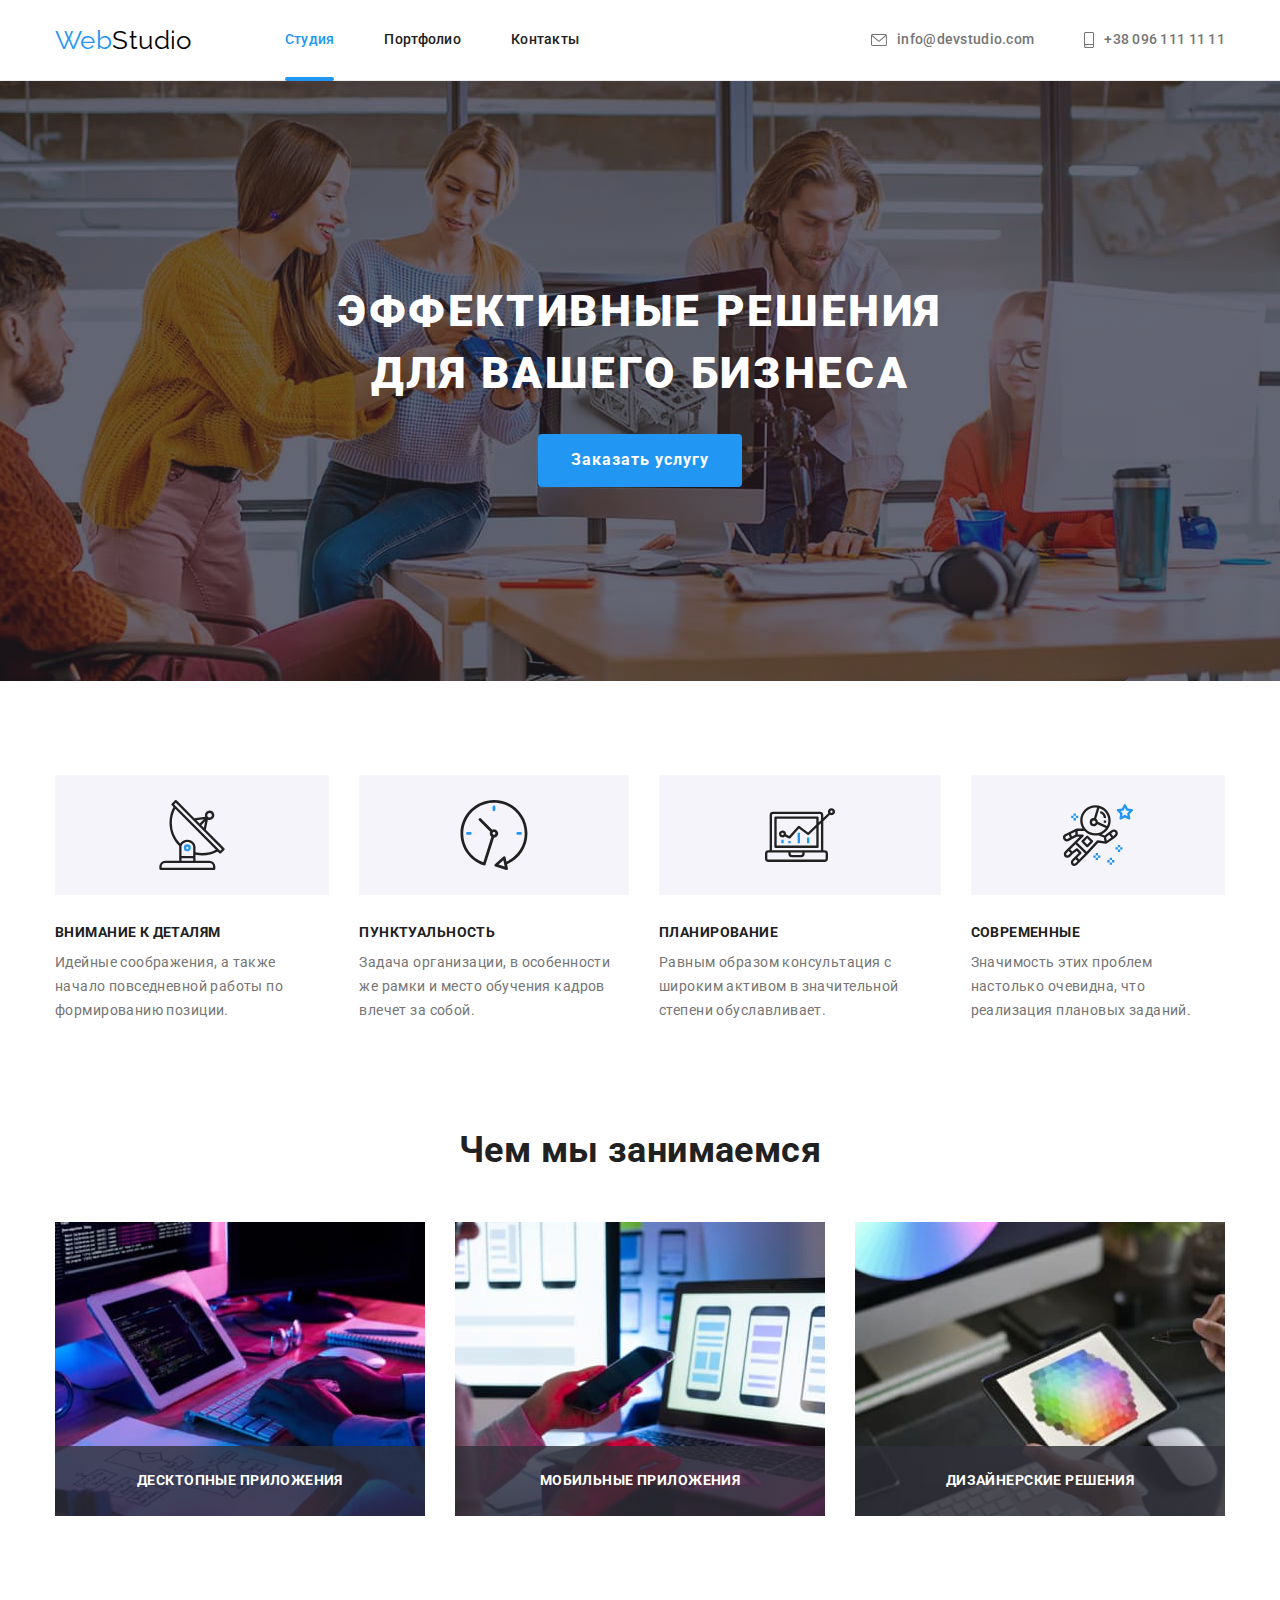
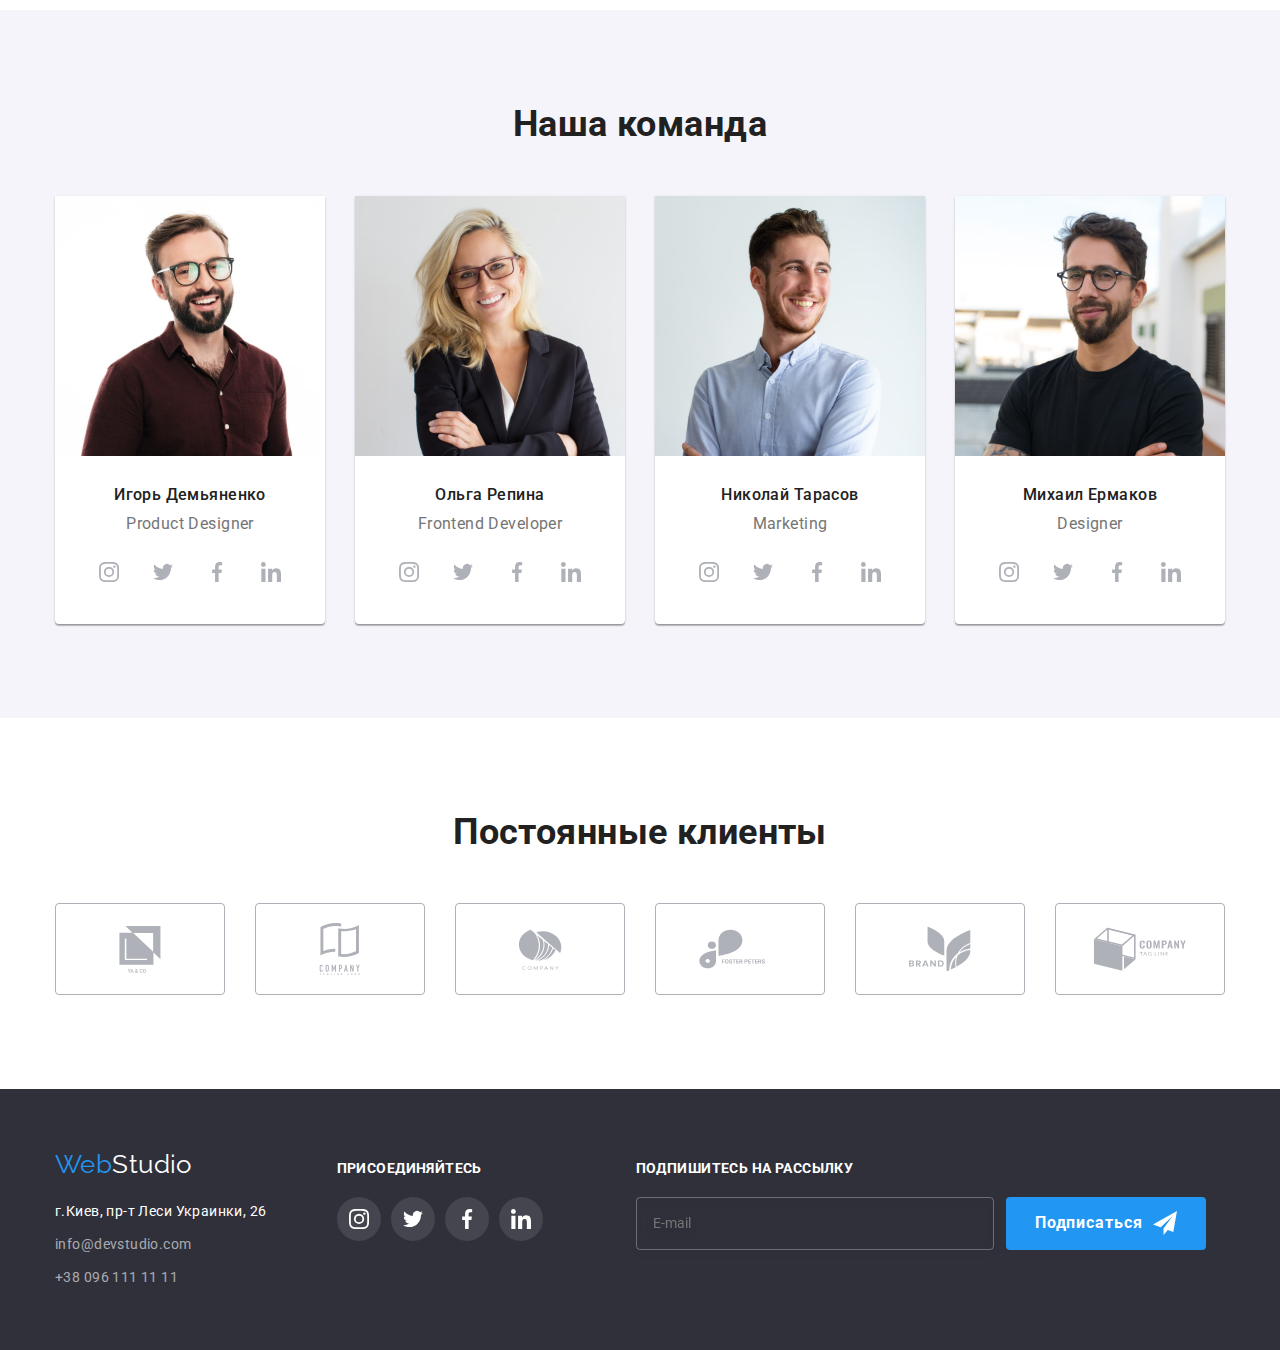
==== index.html @ cf63a168 "Initial commit" ====
<!DOCTYPE html>
<html lang="ru">
  <head>
    <meta charset="UTF-8" />
    <meta http-equiv="X-UA-Compatible" content="IE=edge" />
    <meta name="viewport" content="width=device-width, initial-scale=1.0" />
    <title>Студия</title>
    <link rel="preconnect" href="https://fonts.googleapis.com" />
    <link rel="preconnect" href="https://fonts.gstatic.com" crossorigin />
    <link
      href="https://fonts.googleapis.com/css2?family=Raleway:wght@700&family=Roboto:wght@400;500;700;900&display=swap"
      rel="stylesheet"
    />
    <link
      rel="stylesheet"
      href="https://cdnjs.cloudflare.com/ajax/libs/modern-normalize/1.1.0/modern-normalize.min.css"
    />
    <link rel="stylesheet" href="./css/styles.css" />
  </head>

  <body>
    <!--Шапка сайта-->
    <header class="header">
      <div class="container main-block">
        <nav class="nav">
          <a href="" class="logo-header link">
            <span class="logo-web">Web</span>Studio
          </a>

          <ul class="site-nav list">
            <li class="item">
              <a href="" class="link current header-link">Студия</a>
            </li>
            <li class="item">
              <a href="./portfolio.html" class="link header-link">Портфолио</a>
            </li>
            <li class="item">
              <a href="" class="link header-link">Контакты</a>
            </li>
          </ul>
        </nav>

        <ul class="contacts-header list">
          <li class="contacts-item item">
            <a href="mailto:info@devstudio.com" class="link">
              <svg class="icon-mailto" width="16" height="12">
                <use href="./images/icon-svg/icons.svg#icon-mailto"></use>
              </svg>

              info@devstudio.com</a
            >
          </li>
          <li class="contacts-item item">
            <a href="tel:+380961111111" class="link">
              <svg class="icon-smartphone" width="10" height="16">
                <use href="./images/icon-svg/icons.svg#icon-smartphone"></use>
              </svg>

              +38 096 111 11 11</a
            >
          </li>
        </ul>
      </div>
    </header>

    <!--Уникальный контент страницы-->
    <main>
      <!--Главная секция страницы-->
      <section class="hero section">
        <div class="container">
          <h1 class="hero-title">Эффективные решения для вашего бизнеса</h1>
          <button data-modal-open type="button" class="button">
            Заказать услугу
          </button>
        </div>
      </section>

      <!--Особенности-->
      <section class="section">
        <div class="container">
          <h2 class="visually-hidden">Особенности</h2>
          <ul class="features-list list">
            <li class="features-item item">
              <div class="icon-box">
                <svg class="icon-features">
                  <use href="./images/icon-svg/icons.svg#icon-antenna"></use>
                </svg>
              </div>
              <h3 class="title">Внимание к деталям</h3>
              <p class="text">
                Идейные соображения, а также начало повседневной работы по
                формированию позиции.
              </p>
            </li>
            <li class="features-item item">
              <div class="icon-box">
                <svg class="icon-features">
                  <use href="./images/icon-svg/icons.svg#icon-clock"></use>
                </svg>
              </div>
              <h3 class="title">Пунктуальность</h3>
              <p class="text">
                Задача организации, в особенности же рамки и место обучения
                кадров влечет за собой.
              </p>
            </li>
            <li class="features-item item">
              <div class="icon-box">
                <svg class="icon-features">
                  <use href="./images/icon-svg/icons.svg#icon-diagram"></use>
                </svg>
              </div>
              <h3 class="title">Планирование</h3>
              <p class="text">
                Равным образом консультация с широким активом в значительной
                степени обуславливает.
              </p>
            </li>
            <li class="features-item item">
              <div class="icon-box">
                <svg class="icon-features">
                  <use href="./images/icon-svg/icons.svg#icon-astronaut"></use>
                </svg>
              </div>
              <h3 class="title">Современные</h3>
              <p class="text">
                Значимость этих проблем настолько очевидна, что реализация
                плановых заданий.
              </p>
            </li>
          </ul>
        </div>
      </section>

      <!--Чем занимаемся-->
      <section class="section no-padding">
        <div class="container">
          <h2 class="section-title">Чем мы занимаемся</h2>
          <ul class="job-list list">
            <li class="job-item">
              <img
                src="./images/images-page1/img1.jpg"
                alt="Мужские руки набирают текст на клавиатуре компьютера"
                width="370"
              />
              <h3 class="job-subtitle">Десктопные приложения</h3>
            </li>
            <li class="job-item">
              <img
                src="./images/images-page1/img2.jpg"
                alt="Женские руки держат телефон"
                width="370"
              />
              <h3 class="job-subtitle">Мобильные приложения</h3>
            </li>
            <li class="job-item">
              <img
                src="./images/images-page1/img3.jpg"
                alt="Мужские руки держат планшет на котором изображена ветовая палитра"
                width="370"
              />
              <h3 class="job-subtitle">Дизайнерские решения</h3>
            </li>
          </ul>
        </div>
      </section>
      <!--Наша команда-->
      <section class="section bgc">
        <div class="container">
          <h2 class="section-title">Наша команда</h2>
          <ul class="team-list list">
            <li class="item">
              <img
                src="./images/images-page1/img7.jpg"
                alt="Портрет мужчины в очках"
                width="270"
              />
              <div class="team-box">
                <h3 class="title">Игорь Демьяненко</h3>
                <p class="text">Product Designer</p>

                <!-- social networks -->

                <ul class="social-list list">
                  <li class="social-item">
                    <a
                      href=""
                      class="social-icon"
                      aria-label="Ссылка на Instagram"
                    >
                      <svg class="icon">
                        <use
                          href="./images/icon-svg/icons.svg#icon-instagram"
                        ></use>
                      </svg>
                    </a>
                  </li>
                  <li class="social-item">
                    <a
                      href=""
                      class="social-icon"
                      aria-label="Ссылка на Twitter"
                    >
                      <svg class="icon">
                        <use
                          href="./images/icon-svg/icons.svg#icon-twitter"
                        ></use>
                      </svg>
                    </a>
                  </li>
                  <li class="social-item">
                    <a
                      href=""
                      class="social-icon"
                      aria-label="Ссылка на Facebook"
                    >
                      <svg class="icon">
                        <use
                          href="./images/icon-svg/icons.svg#icon-facebook"
                        ></use>
                      </svg>
                    </a>
                  </li>
                  <li class="social-item">
                    <a
                      href=""
                      class="social-icon"
                      aria-label="Ссылка на Linkedin"
                    >
                      <svg class="icon">
                        <use
                          href="./images/icon-svg/icons.svg#icon-linkedin"
                        ></use>
                      </svg>
                    </a>
                  </li>
                </ul>
              </div>
            </li>
            <li class="item">
              <img
                src="./images/images-page1/img5.jpg"
                alt="Портрет женщины в очках"
                width="270"
              />
              <div class="team-box">
                <h3 class="title">Ольга Репина</h3>
                <p class="text">Frontend Developer</p>
                <ul class="social-list list">
                  <li class="social-item">
                    <a href="" class="social-icon">
                      <svg class="icon">
                        <use
                          href="./images/icon-svg/icons.svg#icon-instagram"
                        ></use>
                      </svg>
                    </a>
                  </li>
                  <li class="social-item">
                    <a href="" class="social-icon">
                      <svg class="icon">
                        <use
                          href="./images/icon-svg/icons.svg#icon-twitter"
                        ></use>
                      </svg>
                    </a>
                  </li>
                  <li class="social-item">
                    <a href="" class="social-icon">
                      <svg class="icon">
                        <use
                          href="./images/icon-svg/icons.svg#icon-facebook"
                        ></use>
                      </svg>
                    </a>
                  </li>
                  <li class="social-item">
                    <a href="" class="social-icon">
                      <svg class="icon">
                        <use
                          href="./images/icon-svg/icons.svg#icon-linkedin"
                        ></use>
                      </svg>
                    </a>
                  </li>
                </ul>
              </div>
            </li>
            <li class="item">
              <img
                src="./images/images-page1/img6.jpg"
                alt="Портрет мужчины"
                width="270"
              />
              <div class="team-box">
                <h3 class="title">Николай Тарасов</h3>
                <p class="text">Marketing</p>
                <ul class="social-list list">
                  <li class="social-item">
                    <a href="" class="social-icon">
                      <svg class="icon">
                        <use
                          href="./images/icon-svg/icons.svg#icon-instagram"
                        ></use>
                      </svg>
                    </a>
                  </li>
                  <li class="social-item">
                    <a href="" class="social-icon">
                      <svg class="icon">
                        <use
                          href="./images/icon-svg/icons.svg#icon-twitter"
                        ></use>
                      </svg>
                    </a>
                  </li>
                  <li class="social-item">
                    <a href="" class="social-icon">
                      <svg class="icon">
                        <use
                          href="./images/icon-svg/icons.svg#icon-facebook"
                        ></use>
                      </svg>
                    </a>
                  </li>
                  <li class="social-item">
                    <a href="" class="social-icon">
                      <svg class="icon">
                        <use
                          href="./images/icon-svg/icons.svg#icon-linkedin"
                        ></use>
                      </svg>
                    </a>
                  </li>
                </ul>
              </div>
            </li>
            <li class="item">
              <img
                src="./images/images-page1/img4.jpg"
                alt="Портрет мужчины в очках"
                width="270"
              />
              <div class="team-box">
                <h3 class="title">Михаил Ермаков</h3>
                <p class="text">Designer</p>
                <ul class="social-list list">
                  <li class="social-item">
                    <a href="" class="social-icon">
                      <svg class="icon">
                        <use
                          href="./images/icon-svg/icons.svg#icon-instagram"
                        ></use>
                      </svg>
                    </a>
                  </li>
                  <li class="social-item">
                    <a href="" class="social-icon">
                      <svg class="icon">
                        <use
                          href="./images/icon-svg/icons.svg#icon-twitter"
                        ></use>
                      </svg>
                    </a>
                  </li>
                  <li class="social-item">
                    <a href="" class="social-icon">
                      <svg class="icon">
                        <use
                          href="./images/icon-svg/icons.svg#icon-facebook"
                        ></use>
                      </svg>
                    </a>
                  </li>
                  <li class="social-item">
                    <a href="" class="social-icon">
                      <svg class="icon">
                        <use
                          href="./images/icon-svg/icons.svg#icon-linkedin"
                        ></use>
                      </svg>
                    </a>
                  </li>
                </ul>
              </div>
            </li>
          </ul>
        </div>
      </section>

      <section class="section">
        <div class="container">
          <h3 class="section-title">Постоянные клиенты</h3>
          <ul class="clients-list list">
            <li class="clients-item">
              <a href=" " class="clients-icon">
                <svg class="client" widht="41" height="47">
                  <use href="./images/icon-svg/icons.svg#icon-client1"></use>
                </svg>
              </a>
            </li>
            <li class="clients-item">
              <a href="" class="clients-icon">
                <svg class="client" widht="40" height="52">
                  <use href="./images/icon-svg/icons.svg#icon-client2"></use>
                </svg>
              </a>
            </li>
            <li class="clients-item">
              <a href="" class="clients-icon">
                <svg class="client" widht="44" height="41">
                  <use href="./images/icon-svg/icons.svg#icon-client3"></use>
                </svg>
              </a>
            </li>
            <li class="clients-item">
              <a href="" class="clients-icon">
                <svg class="client" widht="85" height="40">
                  <use href="./images/icon-svg/icons.svg#icon-client4"></use>
                </svg>
              </a>
            </li>
            <li class="clients-item">
              <a href="" class="clients-icon">
                <svg class="client" widht="63" height="46">
                  <use href="./images/icon-svg/icons.svg#icon-client5"></use>
                </svg>
              </a>
            </li>
            <li class="clients-item">
              <a href="" class="clients-icon">
                <svg class="client" widht="94" height="44">
                  <use href="./images/icon-svg/icons.svg#icon-client6"></use>
                </svg>
              </a>
            </li>
          </ul>
        </div>
      </section>
    </main>

    <!--Подвал сайта-->

    <footer class="section footer">
      <div class="container footer-container">
        <div class="address-block">
          <a href="" class="logo-footer link"
            ><span class="logo-web">Web</span>Studio</a
          >

          <!-- ADDRESS -->

          <address>
            <ul class="address-list list">
              <li class="item address">
                <a
                  href="https://goo.gl/maps/piqngm7oDQpEDh6u6"
                  target="_blank"
                  rel="noopener nofollow noreferrer"
                  class="link"
                  >г.Киев, пр-т Леси Украинки, 26</a
                >
              </li>
              <li class="item contacts-footer">
                <a href="mailto:info@devstudio.com" class="link"
                  >info@devstudio.com</a
                >
              </li>
              <li class="item contacts-footer">
                <a href="tel:+380961111111" class="link">+38 096 111 11 11</a>
              </li>
            </ul>
          </address>
        </div>

        <!-- JOIN -->

        <div class="footer-box">
          <p class="footer-join">присоединяйтесь</p>
          <ul class="social-list list">
            <li class="social-item">
              <a
                href=""
                class="social-icon social-icon-bgc"
                aria-label="Ссылка на Instagram"
              >
                <svg class="icon icon-color">
                  <use href="./images/icon-svg/icons.svg#icon-instagram"></use>
                </svg>
              </a>
            </li>
            <li class="social-item">
              <a
                href=""
                class="social-icon social-icon-bgc"
                aria-label="Ссылка на Twitter"
              >
                <svg class="icon icon-color">
                  <use href="./images/icon-svg/icons.svg#icon-twitter"></use>
                </svg>
              </a>
            </li>
            <li class="social-item">
              <a
                href=""
                class="social-icon social-icon-bgc"
                aria-label="Ссылка на Facebook"
              >
                <svg class="icon icon-color">
                  <use href="./images/icon-svg/icons.svg#icon-facebook"></use>
                </svg>
              </a>
            </li>
            <li class="social-item">
              <a
                href=""
                class="social-icon social-icon-bgc"
                aria-label="Ссылка на Linkedin"
              >
                <svg class="icon icon-color">
                  <use href="./images/icon-svg/icons.svg#icon-linkedin"></use>
                </svg>
              </a>
            </li>
          </ul>
        </div>

        <!-- FORM -->

        <form class="form form-footer">
          <p class="footer-join">Подпишитесь на рассылку</p>
          <div class="form-footer-box">
            <label class="form-footer-label"></label>
            <input
              class="form-footer-input"
              type="email"
              name="email"
              placeholder="E-mail"
            />
            <button type="submit" class="button form-footer-button">
              Подписаться
              <svg class="form-footer-icon" width="24" height="24">
                <use href="./images/icon-svg/icons.svg#icon-telegram"></use>
              </svg>
            </button>
          </div>
        </form>
      </div>
    </footer>

    <!-- MODAL WINDOW -->

    <div class="backdrop is-hidden" data-modal>
      <div class="modal">
        <button data-modal-close class="modal-button">
          <svg class="modal-button-icon" width="18" height="18">
            <use href="./images/icon-svg/icons.svg#icon-close-black"></use>
          </svg>
        </button>
        <h2 class="modal-subtitle">Оставьте свои данные, мы вам перезвоним</h2>
        <form class="form form-registration">
          <div class="form-field">
            <label class="form-field-label" for="name"
              ><span class="form-field-span">Имя</span>
            </label>
            <div class="form-input-box">
              <input
                class="form-field-input"
                type="text"
                id="name"
                name="name"
              />
              <span class="form-input-icon">
                <svg width="18" height="18">
                  <use href="./images/icon-svg/icons.svg#icon-person"></use>
                </svg>
              </span>
            </div>
          </div>

          <div class="form-field">
            <label class="form-field-label" for="tel"
              ><span class="form-field-span">Телефон</span>
            </label>
            <div class="form-input-box">
              <input
                class="form-field-input"
                type="tel"
                id="tel"
                name="telephone"
              />
              <span class="form-input-icon">
                <svg width="18" height="18">
                  <use href="./images/icon-svg/icons.svg#icon-phone"></use>
                </svg>
              </span>
            </div>
          </div>

          <div class="form-field">
            <label class="form-field-label" for="email"
              ><span class="form-field-span">Почта</span>
            </label>
            <div class="form-input-box">
              <input
                class="form-field-input"
                type="email"
                id="email"
                name="email"
              />
              <span class="form-input-icon">
                <svg width="18" height="18">
                  <use href="./images/icon-svg/icons.svg#icon-email"></use>
                </svg>
              </span>
            </div>
          </div>

          <div class="form-field form-field-message">
            <label class="form-field-label" for="message">
              <span class="form-field-span">Комментарий</span>
            </label>
            <textarea
              class="form-field-textarea"
              id="messade"
              name="message"
              placeholder="Введите текст"
            ></textarea>
          </div>

          <div class="form-field-agreement">
            <label class="form-field-label label-agreement" for="agreement">
              <input
                class="checkbox visually-hidden"
                id="agreement"
                type="checkbox"
                value="agreement"
                name="agreement"
              />
              <span class="custom-checkbox">
                <svg class="checkbox-icon" width="16px" height="15px">
                  <use href="./images/icon-svg/icons.svg#icon-check"></use>
                </svg>
              </span>
              <span class="modal-form-agreement"
                >Соглашаюсь с рассылкой и принимаю
                <a href="" class="form-field-label-link">Условия договора</a>
              </span>
            </label>
          </div>

          <button type="submit" class="button form-registration-button">
            Отправить
          </button>
        </form>
      </div>
    </div>

    <script src="./js/form.js"></script>
    <script src="./js/modal.js"></script>
  </body>
</html>
---- css/styles.css ----
/* Основной цвет текста #212121 */
/* Цвет логотипа черный #000000
Синий #2196F3 */
/* Вторичный цвет текста #757575 */
/* Акцентный цвет синий #2196F3 */
/* Белый цвет #FFFFFF */
/* Цвет номера и мейла в футере rgb(255, 255, 255, 0.6); */
/* Цвет бекграунда для button #F5F4FA */
/* Фон для главной секции страницы и футера #2F303A */
/* Бэкграунд цвет страницы #FFFFFF */
/* бэкграунд цвет секции Наша команда #F5F4FA */
html {
  box-sizing: border-box;
}
*,
*::after,
*::before {
  box-sizing: inherit;
}
/* Стили для обнуления верхних отступов у элементов */
h1,
h2,
h3,
h4,
h5,
h6,
p {
  margin-top: 0;
}

/* Класс для обнуления базовых свойств у списков (ul) */

.list {
  list-style: none;
  padding-left: 0;
  margin: 0;
}

/* Класс для обнуления базовых свойств у ссылок */

.link {
  text-decoration: none;
  color: inherit;
}

/* Свойства для корректного отображения картинок */

img {
  display: block;
  max-width: 100%;
  height: auto;
}

/* Свойства для обнуления курсива у address */

address {
  font-style: normal;
}

:root {
  --animation-timing-function: cubic-bezier(0.4, 0, 0.2, 1);
  --primary-text-color: #212121;
  --secondary-color: #757575;
  --accent-color: #2196f3;
  --primary-white-color: #ffffff;
  --color-logo: #000000;
  --bgc-accent: #2f303a;
  --background-color: #f5f4fa;
  --border-color: #eeeeee;
  --border-color-header: #ececec;
}

body {
  color: var(--primary-text-color);
  background-color: var(--primary-white-color);
  font-family: Roboto, sans-serif;
  font-size: 14px;
  letter-spacing: 0.03em;
}

.container {
  margin: 0 auto;
  width: 1200px;
  padding: 0 15px;
}

.section {
  padding-bottom: 94px;
  padding-top: 94px;
}

.section.no-padding {
  padding-top: 0;
}

/* header */

.header {
  border-bottom: 1px solid var(--border-color-header);
}

.main-block {
  display: flex;
  align-items: center;
}
/*Логотип*/

.logo-header {
  margin-right: 93px;
  color: var(--color-logo);
  font-family: Raleway, sans-serif;
  font-size: 26px;
  line-height: 1.19;
}

.logo-web {
  color: var(--accent-color);
}

/*Навигация*/

.nav {
  display: flex;
  align-items: center;
}

.site-nav {
  display: flex;
}

.site-nav .item + .item {
  margin-left: 50px;
}

.site-nav .link {
  display: block;
  padding-top: 32px;
  padding-bottom: 32px;

  color: var(--primary-text-color);
  font-weight: 500;
  line-height: 1.14;
  letter-spacing: 0.02em;
}

.site-nav .link.current {
  color: var(--accent-color);
}

.site-nav a:hover,
.site-nav a:focus {
  color: var(--accent-color);
}

.link.header-link {
  position: relative;
}

.header-link::after {
  position: absolute;
  content: "";
  width: 100%;
  height: 4px;
  bottom: -1px;
  left: 0;

  background: #2196f3;
  border-radius: 2px;

  transform: scaleX(0);
  opacity: 0;
  transition: opacity 250ms var(--animation-timing-function),
    transform 500ms var(--animation-timing-function);
}

.header-link:hover::after {
  opacity: 1;
  transform: scaleX(1);
}

.current.header-link::after {
  opacity: 1;
  transform: scaleX(1);
}

/*Контакты*/

.contacts-header {
  display: flex;
  margin-left: auto;
}

.contacts-item {
  display: flex;
  align-items: center;

  color: rgba(117, 117, 117, 1);
}

.contacts-item .link {
  gap: 10px;
  display: inline-flex;
  align-items: center;
  padding-top: 32px;
  padding-bottom: 32px;

  color: currentColor;
  font-weight: 500;
  line-height: 1.14;
  letter-spacing: 0.02em;

  transition: color 250ms var(--animation-timing-function);
}

.contacts-item .link:hover,
.contacts-item .link:focus {
  color: var(--accent-color);
}

.icon-mailto,
.icon-smartphone {
  fill: currentColor;
}

.contacts-header .item + .item {
  margin-left: 50px;
}

/* Hero */

.hero,
.footer {
  background-color: var(--bgc-accent);
}

.hero {
  padding-top: 200px;
  padding-bottom: 200px;

  text-align: center;

  height: 600px;
  max-width: 1600px;
  margin-left: auto;
  margin-right: auto;
  background-image: linear-gradient(
      to right,
      rgba(47, 48, 58, 0.4),
      rgba(47, 48, 58, 0.4)
    ),
    url("../images/images-page1/img8.jpg");
  background-position: center;
  background-size: cover;
  background-repeat: no-repeat;
}

.hero-title {
  width: 696px;
  margin-left: auto;
  margin-right: auto;
  margin-bottom: 30px;

  color: var(--primary-white-color);
  font-weight: 900;
  font-size: 44px;
  line-height: 1.4;
  text-align: center;
  letter-spacing: 0.06em;
  text-transform: uppercase;
}

.button,
.btn {
  display: inline-flex;
  align-items: center;

  padding: 10px 32px;
  border-radius: 4px;
  border: 1px solid transparent;
  box-shadow: 0px 4px 4pxrgba (0, 0, 0, 0.15);

  background-color: var(--accent-color);
  color: var(--primary-white-color);
  font-family: inherit;
  font-weight: 700;
  font-size: 16px;
  line-height: 1.9;
  text-align: center;
  letter-spacing: 0.06em;
  cursor: pointer;

  transform: scale(1);
  transition: transform 250ms var(--animation-timing-function);
}

.button:hover,
.button:focus {
  transform: scale(1.05);
}

/* Features */

.features-list {
  display: flex;
}

.icon-box {
  display: flex;
  justify-content: center;
  align-items: center;
  margin-bottom: 30px;

  height: 120px;

  background-color: var(--background-color);
}

.icon-features {
  width: 70px;
  height: 70px;
}

.features-list .item + .item {
  margin-left: 30px;
}

.features-list .title {
  margin-bottom: 10px;

  color: var(--primary-text-color);
  font-size: 14px;
  line-height: 1.14;
  text-transform: uppercase;
}

.features-list .text {
  color: var(--secondary-color);
  line-height: 1.7;
}

/* Team */

.job-list {
  display: flex;
}
.job-item {
  position: relative;
}

.job-item + .job-item {
  margin-left: 30px;
}

.section.bgc {
  background-color: var(--background-color);
}

.section-title {
  margin-bottom: 50px;

  font-size: 36px;
  line-height: 1.16;
  text-align: center;
}

.job-subtitle {
  position: absolute;
  bottom: 0;
  left: 0;
  width: 100%;
  margin: 0 auto;
  padding-top: 27px;
  padding-bottom: 27px;

  font-weight: 700;
  font-size: 14px;
  line-height: 1.14;
  text-align: center;
  letter-spacing: 0.03em;
  text-transform: uppercase;

  color: var(--primary-white-color);
  background-color: rgba(47, 48, 58, 0.8);
}

/* НАША КОМАНДА*/

.team-list {
  display: flex;
}

.team-list .item + .item {
  margin-left: 30px;
}

.team-list .item {
  background-color: var(--primary-white-color);
  box-shadow: 0px 2px 1px 0px rgba(0, 0, 0, 0.2),
    0px 1px 1px 0px rgba(0, 0, 0, 0.14), 0px 1px 3px 0px rgba(0, 0, 0, 0.12);
  border-radius: 0px 0px 4px 4px;
}

.team-box {
  padding: 30px 32px;
  text-align: center;
}

.team-list .title {
  margin-bottom: 10px;

  color: var(--primary-text-color);
  font-weight: 500;
  font-size: 16px;
  line-height: 1.18;
}

.team-list .text {
  margin-bottom: 16px;

  color: var(--secondary-color);
  font-size: 16px;
  line-height: 1.18;
}

/* Social networks */

.social-list {
  display: flex;
}

.social-item {
  width: 44px;
  height: 44px;
}

.social-icon {
  display: flex;
  justify-content: center;
  align-items: center;
  width: 100%;
  height: 100%;

  border-radius: 50%;
  background-color: var(--primary-white-color);
  color: #afb1b8;

  transition: color 250ms var(--animation-timing-function),
    background-color 250ms var(--animation-timing-function);
}

.social-icon:hover,
.social-icon:focus {
  color: var(--primary-white-color);
  background-color: var(--accent-color);
}

.icon {
  fill: currentColor;
  width: 20px;
  height: 20px;
}

.social-icon-bgc {
  color: var(--primary-white-color);
  background-color: rgb(255, 255, 255, 0.1);
}

.icon.icon-color {
  fill: currentColor;
}

.social-list .social-item + .social-item {
  margin-left: 10px;
}

/*Clients*/

.clients-list {
  display: flex;
}

.clients-item {
  display: inline-flex;
  justify-content: center;
  align-items: center;
  width: 170px;
  height: 92px;

  border: 1px solid #afb1b8;
  border-radius: 4px;
  color: #afb1b8;
  transform: scale(1, 1);

  transition: color 250ms var(--animation-timing-function),
    background-color 250ms var(--animation-timing-function),
    transform 250ms var(--animation-timing-function);
}

.clients-item:hover,
.clients-item:focus {
  color: var(--accent-color);
  border-color: var(--accent-color);
  transform: scale(1.1, 1.1);
}

.clients-icon {
  display: flex;
  justify-content: center;
  align-items: center;

  color: currentColor;
  width: 106px;
  height: 60px;
}

.client {
  fill: currentColor;
}

.clients-list .clients-item + .clients-item {
  margin-left: 30px;
}

/* Work */

.btn {
  background-color: var(--background-color);
  color: var(--primary-text-color);
}

.btn-list {
  display: flex;
  justify-content: center;
  margin-bottom: 50px;
}

.btn-list .item + .item {
  margin-left: 8px;
}

.btn {
  padding: 6px 22px;
  transition: box-shadow 250ms var(--animation-timing-function),
    color 250ms var(--animation-timing-function),
    background-color 250ms var(--animation-timing-function);
}

.btn.current,
.btn:hover,
.btn:focus {
  box-shadow: 0px 2px 2px 0px rgba(0, 0, 0, 0.12),
    0px 1px 2px 0px rgba(0, 0, 0, 0.08), 0px 3px 1px 0px rgba(0, 0, 0, 0.1);
  background-color: var(--accent-color);
  color: var(--primary-white-color);
  transform: scale(1.05);
}

.work-list {
  display: flex;
  flex-wrap: wrap;
  gap: 30px;
}

.work-item {
  width: calc((100% - 60px) / 3);

  background-color: var(--primary-white-color);
  border: 1px solid var(--border-color);

  transition: background-color 250ms var(--animation-timing-function),
    border 250ms var(--animation-timing-function);
}

.work-item:hover,
.work-item:focus {
  box-shadow: 1px 4px 6px 0 rgba(0, 0, 0, 0.16), 0 4px 4px 0 rgba(0, 0, 0, 0.06),
    0 1px 1px 0 rgba(0, 0, 0, 0.12);
}

.work-list .title {
  padding-top: 20px;
  padding-left: 24px;
  margin-bottom: 4px;

  color: var(--primary-text-color);
  font-size: 18px;
  line-height: 2;
  letter-spacing: 0.06em;
}

.work-list .text {
  padding-bottom: 20px;
  padding-left: 24px;
  margin-bottom: 0;

  color: var(--secondary-color);
  font-size: 16px;
  line-height: 1.9;
}

.work-thumb {
  position: relative;
  overflow: hidden;
}

.thumb-text-box {
  position: absolute;
  bottom: 0;
  left: 0;

  width: 100%;
  height: 100%;
  display: flex;
  justify-content: center;
  align-items: center;
  background: rgba(33, 150, 243, 0.9);

  opacity: 0;
  transform: translateY(100%);

  transition: opacity 250ms var(--animation-timing-function),
    transform 250ms var(--animation-timing-function);
}

.work-item:hover .thumb-text-box {
  opacity: 1;
  transform: translateY(0);
}

.work-thumb-text {
  margin-bottom: 0;
  padding: 63px 24px;
  font-size: 18px;
  line-height: 1.5;
  letter-spacing: 0.03em;

  color: var(--primary-white-color);
}

/* Footer */

.footer {
  padding-top: 60px;
  padding-bottom: 60px;
}

.footer-container {
  display: flex;
  justify-content: flex-start;
  align-items: flex-start;
}

.address-block {
  display: inline-block;
  margin-right: 70px;
}

.logo-footer {
  color: var(--primary-white-color);
  font-family: Raleway, sans-serif;
  font-size: 26px;
  line-height: 1.19;
}

.logo-footer {
  display: block;
  margin-bottom: 20px;
}

.address .link {
  color: var(--primary-white-color);
  line-height: 1.7;
}

.contacts-footer a {
  color: rgb(255, 255, 255, 0.6);
  font-style: normal;
  line-height: 1.7;
}

.address-list .item {
  display: block;
}

.address-list .item:not(:last-child) {
  margin-bottom: 9px;
}

/* JOIN */

.footer-box {
  display: inline-block;
  margin-right: 93px;
}

.footer-join {
  padding-top: 12px;
  margin-bottom: 20px;
  font-weight: 700;
  font-size: 14px;
  line-height: 1.14;
  letter-spacing: 0.03em;
  text-transform: uppercase;

  color: var(--primary-white-color);
}

/* FOOTER FORM */

.form-footer {
  display: inline-flex;
  flex-direction: column;
}

.form-footer-box {
  display: flex;
  margin-left: auto;
}

.form-footer-input {
  width: 358px;
  padding: 15px 16px;
  margin-right: 12px;

  font: inherit;
  color: rgba(255, 255, 255, 0.6);
  background-color: transparent;
  border: 1px solid rgba(255, 255, 255, 0.3);
  border-radius: 4px;
  filter: drop-shadow(0px 4px 4px rgba(0, 0, 0, 0.15));
  outline: transparent;
  translate: border 250ms var(--animation-timing-function);
}

.form-footer-input:focus {
  border-color: var(--accent-color);
}

.form-footer-button {
  padding: 10px 28px;
  gap: 10px;
}

.form-footer-icon {
  fill: currentColor;
}

/* MODAL WINDOW AND FORM */

.backdrop {
  position: fixed;
  top: 0;
  left: 0;
  width: 100%;
  height: 100%;

  background-color: rgba(0, 0, 0, 0.2);
}

.backdrop.is-hidden {
  opacity: 0;
  pointer-events: none;
}

.modal {
  position: relative;
  top: 50%;
  left: 50%;
  transform: translate(-50%, -50%);

  width: 528px;
  height: 581px;
  padding: 40px;

  background-color: var(--primary-white-color);
}

.modal-button {
  position: absolute;
  top: 8px;
  right: 8px;

  display: flex;
  justify-content: center;
  align-items: center;
  width: 30px;
  height: 30px;

  color: var(--primary-text-color);
  background: #ffffff;
  border: 1px solid rgba(0, 0, 0, 0.1);
  border-radius: 50%;
  cursor: pointer;

  transform: scale(1);
  transition: color 250ms var(--animation-timing-function),
    transform 250ms var(--animation-timing-function);
}

.modal-button:hover {
  color: var(--accent-color);
  transform: scale(1.05);
}

.modal-button-icon {
  fill: currentColor;
}

.modal-subtitle {
  font-weight: 700;
  font-size: 20px;
  line-height: 1.15;
  text-align: center;
  letter-spacing: 0.03em;

  color: var(--primary-text-color);
}

.form-registration {
  display: flex;
  flex-direction: column;
  width: 448px;
  margin-left: auto;
  margin-right: auto;
}

.form-field {
  display: flex;
  flex-direction: column;
  margin-bottom: 10px;
}

.form-field-label {
  margin-bottom: 4px;
}

.form-field-label:last-child {
  margin-bottom: 0;
}
.form-input-box {
  position: relative;
}

.form-field-input {
  width: 100%;

  padding: 11px 12px 11px 42px;
  font: inherit;
  border: 1px solid rgba(33, 33, 33, 0.2);
  border-radius: 4px;
  cursor: pointer;

  transform: border 250ms var(--animation-timing-function);
}

.form-field-input:focus {
  outline: transparent;
  border-color: var(--accent-color);
}

.form-field-input:focus + .form-input-icon {
  fill: var(--accent-color);
}

.form-input-icon {
  position: absolute;
  top: 50%;
  left: 15px;
  transform: translateY(-50%);
}

.form-field-span {
  font-size: 12px;
  line-height: 1.16;
  letter-spacing: 0.01em;

  color: var(--secondary-color);
  cursor: pointer;
}

.form-field-message {
  margin-bottom: 20px;
}

.form-field-textarea::placeholder {
  font-size: 14px;
  line-height: 1.14;
  letter-spacing: 0.01em;
  color: rgba(117, 117, 117, 0.5);
}

.form-field-textarea {
  height: 120px;
  padding: 12px 16px;
  font: inherit;
  border: 1px solid rgba(33, 33, 33, 0.2);
  border-radius: 4px;

  resize: none;

  transform: border 250ms var(--animation-timing-function);
}

.form-field-textarea:focus {
  outline: transparent;
  border-color: var(--accent-color);
}

.form-field-label-link {
  color: var(--accent-color);
}

.form-field-agreement {
  margin-bottom: 30px;
}

.checkbox:checked + .custom-checkbox {
  outline-color: var(--accent-color);
  background-color: var(--accent-color);
}

.label-agreement {
  display: inline-flex;
  gap: 10px;
}

.custom-checkbox {
  width: 16px;
  height: 15px;

  outline: 2px solid var(--primary-text-color);
  outline-offset: -2px;
  border-radius: 2px;
}

.form-registration-button {
  margin: 0 auto;
  padding: 10px 55px;
}

/* Скрытый заголовок */

.visually-hidden {
  position: absolute;
  width: 1px;
  height: 1px;
  margin: -1px;
  border: 0;
  padding: 0;
  white-space: nowrap;
  clip-path: inset(100%);
  clip: rect(0 0 0 0);
  overflow: hidden;
}
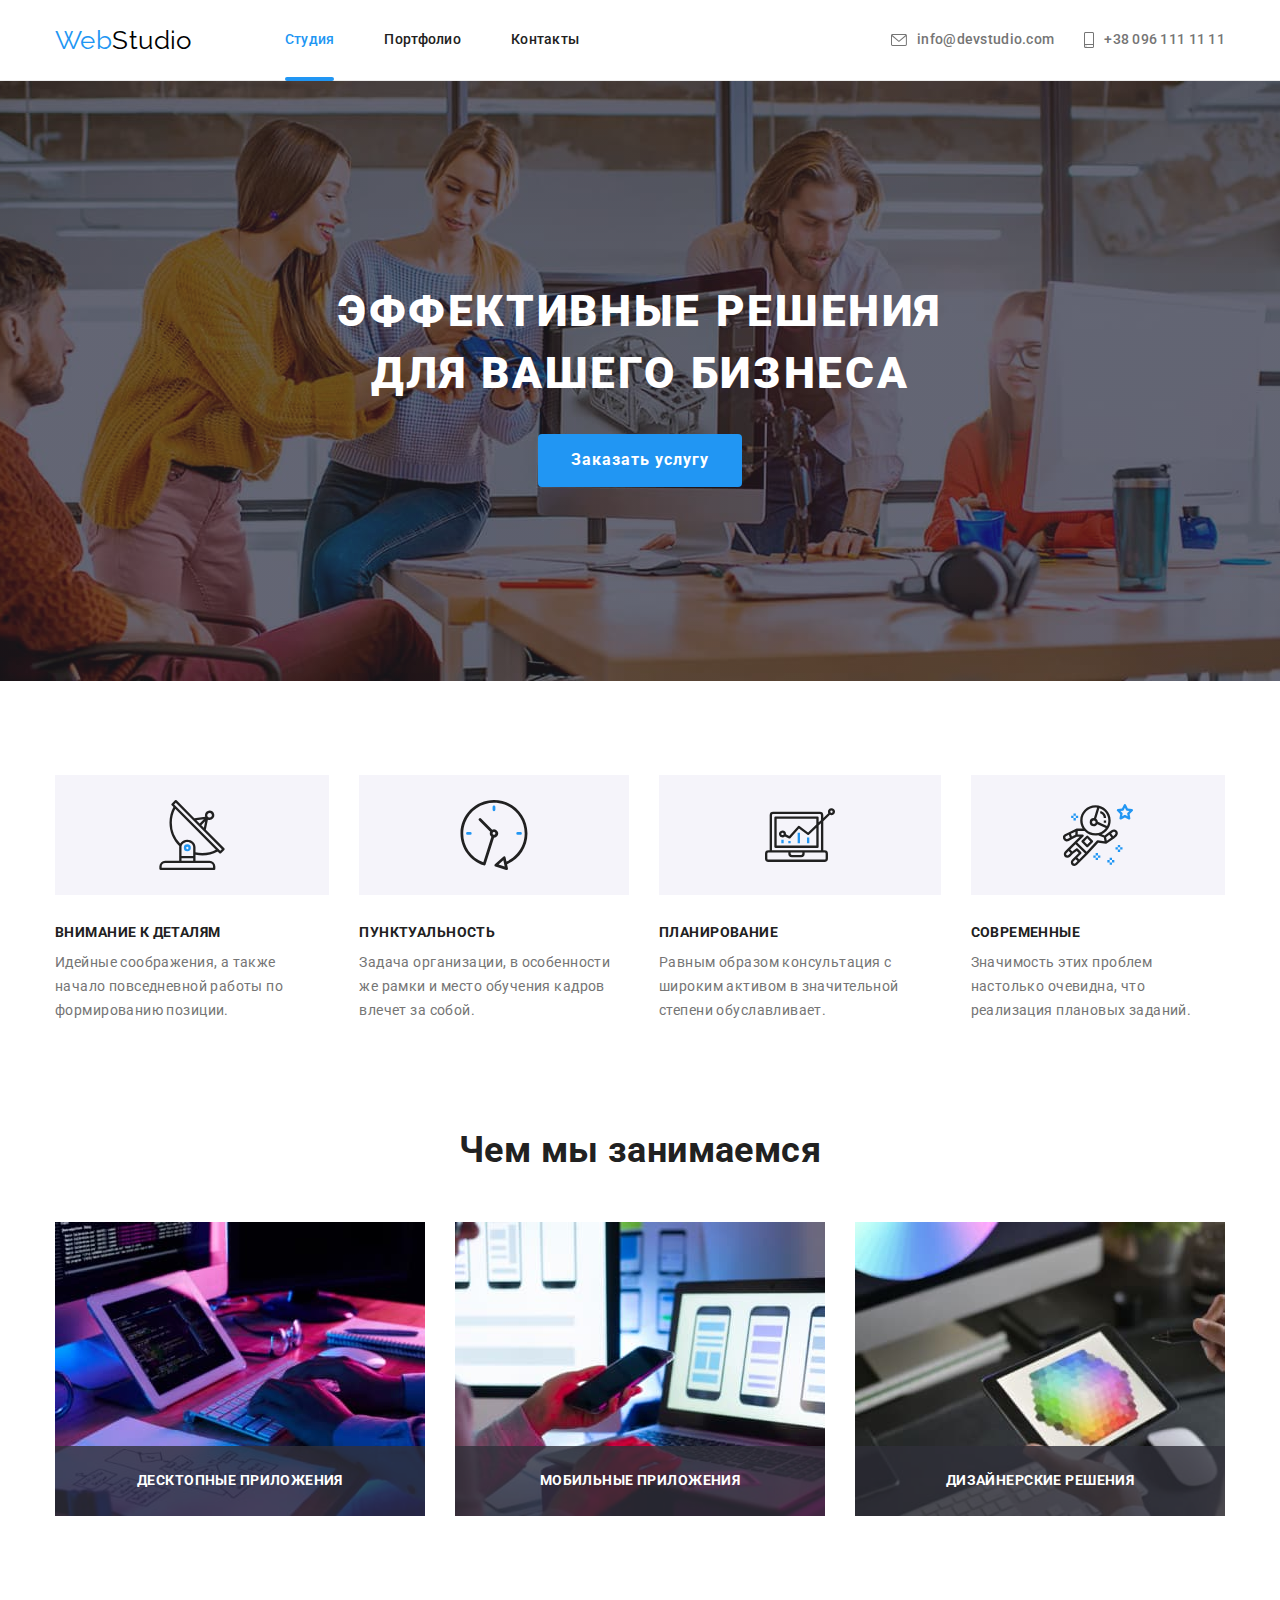
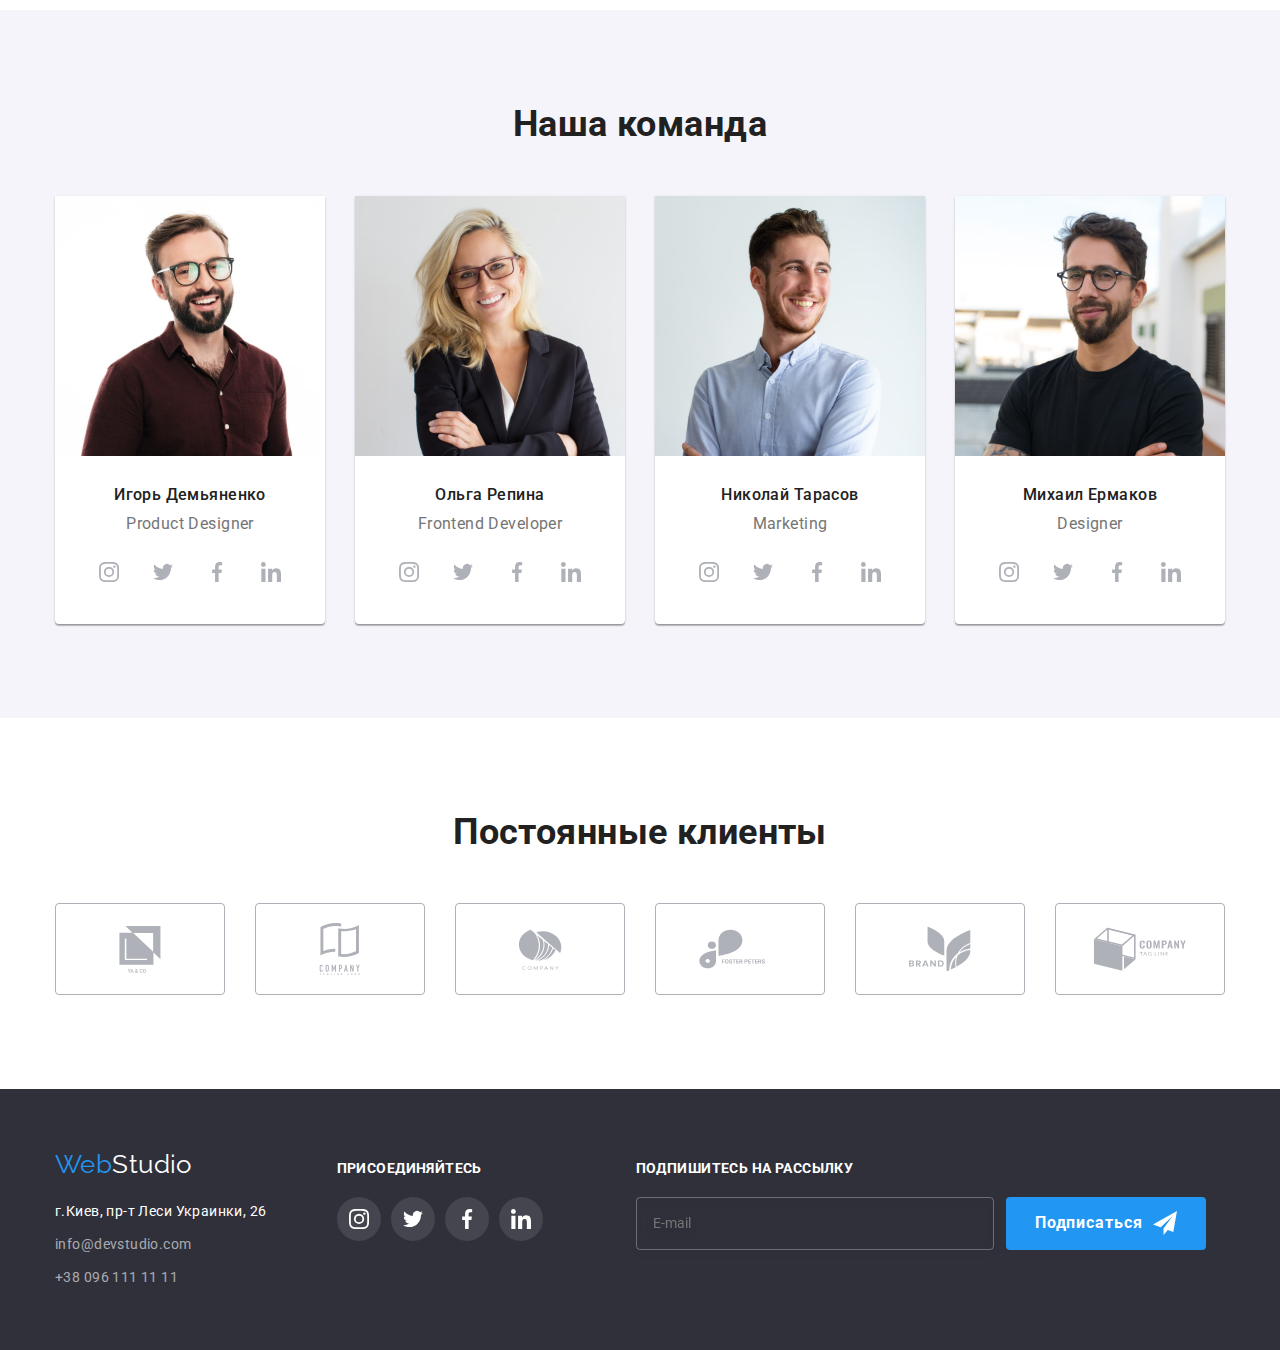
==== commit 434d5b1b: "change class names in header" ====
--- a/index.html
+++ b/index.html
@@ -19,40 +19,49 @@
   </head>
 
   <body>
-    <!--Шапка сайта-->
+    <!--  HEADER  -->
+
     <header class="header">
-      <div class="container main-block">
+      <div class="container header-container">
+        <!--     navigation   -->
+
         <nav class="nav">
-          <a href="" class="logo-header link">
-            <span class="logo-web">Web</span>Studio
+          <!--  logo    -->
+
+          <a href="" class="logo header__logo link">
+            <span class="logo__first-word">Web</span>Studio
           </a>
 
-          <ul class="site-nav list">
-            <li class="item">
-              <a href="" class="link current header-link">Студия</a>
-            </li>
-            <li class="item">
-              <a href="./portfolio.html" class="link header-link">Портфолио</a>
-            </li>
-            <li class="item">
-              <a href="" class="link header-link">Контакты</a>
+          <ul class="nav__list list">
+            <li class="nav__item">
+              <a href="" class="link nav__link nav--current">Студия</a>
+            </li>
+            <li class="nav__item">
+              <a href="./portfolio.html" class="link nav__link">Портфолио</a>
+            </li>
+            <li class="nav__item">
+              <a href="" class="link nav__link">Контакты</a>
             </li>
           </ul>
         </nav>
-
-        <ul class="contacts-header list">
-          <li class="contacts-item item">
-            <a href="mailto:info@devstudio.com" class="link">
-              <svg class="icon-mailto" width="16" height="12">
+        <!--  contacts    -->
+
+        <ul class="contacts header-contacts__list list">
+          <li class="header-contacts__item item">
+            <a
+              href="mailto:info@devstudio.com"
+              class="header-contacts__link link"
+            >
+              <svg class="header-contacts__icon" width="16" height="12">
                 <use href="./images/icon-svg/icons.svg#icon-mailto"></use>
               </svg>
 
               info@devstudio.com</a
             >
           </li>
-          <li class="contacts-item item">
-            <a href="tel:+380961111111" class="link">
-              <svg class="icon-smartphone" width="10" height="16">
+          <li class="header-contacts__item item">
+            <a href="tel:+380961111111" class="header-contacts__link link">
+              <svg class="header-contacts__icon" width="10" height="16">
                 <use href="./images/icon-svg/icons.svg#icon-smartphone"></use>
               </svg>
 
@@ -445,7 +454,7 @@
       <div class="container footer-container">
         <div class="address-block">
           <a href="" class="logo-footer link"
-            ><span class="logo-web">Web</span>Studio</a
+            ><span class="logo__first-word">Web</span>Studio</a
           >
 
           <!-- ADDRESS -->
--- a/css/styles.css
+++ b/css/styles.css
@@ -93,46 +93,49 @@
   padding-top: 0;
 }
 
-/* header */
+/*     HEADER     */
 
 .header {
   border-bottom: 1px solid var(--border-color-header);
 }
 
-.main-block {
-  display: flex;
-  align-items: center;
-}
-/*Логотип*/
-
-.logo-header {
+.header-container {
+  display: flex;
+  align-items: center;
+}
+
+/*   logo   */
+
+.header__logo {
   margin-right: 93px;
   color: var(--color-logo);
+}
+
+.logo {
   font-family: Raleway, sans-serif;
   font-size: 26px;
   line-height: 1.19;
 }
 
-.logo-web {
+.logo__first-word {
   color: var(--accent-color);
 }
 
-/*Навигация*/
+/*   navigation    */
 
 .nav {
   display: flex;
   align-items: center;
 }
 
-.site-nav {
-  display: flex;
-}
-
-.site-nav .item + .item {
-  margin-left: 50px;
-}
-
-.site-nav .link {
+.nav__list {
+  display: flex;
+  gap: 50px;
+}
+
+.nav__link {
+  position: relative;
+
   display: block;
   padding-top: 32px;
   padding-bottom: 32px;
@@ -143,20 +146,12 @@
   letter-spacing: 0.02em;
 }
 
-.site-nav .link.current {
+.nav__link:hover,
+.nav__link:focus {
   color: var(--accent-color);
 }
 
-.site-nav a:hover,
-.site-nav a:focus {
-  color: var(--accent-color);
-}
-
-.link.header-link {
-  position: relative;
-}
-
-.header-link::after {
+.nav__link::after {
   position: absolute;
   content: "";
   width: 100%;
@@ -173,60 +168,63 @@
     transform 500ms var(--animation-timing-function);
 }
 
-.header-link:hover::after {
+.nav__link:hover::after {
   opacity: 1;
   transform: scaleX(1);
 }
 
-.current.header-link::after {
+.nav--current {
+  color: var(--accent-color);
+}
+
+.nav--current::after {
   opacity: 1;
   transform: scaleX(1);
 }
 
-/*Контакты*/
-
-.contacts-header {
-  display: flex;
-  margin-left: auto;
-}
-
-.contacts-item {
-  display: flex;
-  align-items: center;
-
-  color: rgba(117, 117, 117, 1);
-}
-
-.contacts-item .link {
-  gap: 10px;
-  display: inline-flex;
-  align-items: center;
-  padding-top: 32px;
-  padding-bottom: 32px;
-
-  color: currentColor;
+/*   contacts   */
+
+.contacts {
   font-weight: 500;
   line-height: 1.14;
   letter-spacing: 0.02em;
+}
+
+.header-contacts__list {
+  display: flex;
+  align-items: center;
+  gap: 30px;
+
+  margin-left: auto;
+}
+
+.header-contacts__item {
+  display: flex;
+  align-items: center;
+
+  color: rgba(117, 117, 117, 1);
+}
+
+.header-contacts__link {
+  display: inline-flex;
+  align-items: center;
+  gap: 10px;
+  padding-top: 32px;
+  padding-bottom: 32px;
 
   transition: color 250ms var(--animation-timing-function);
 }
 
-.contacts-item .link:hover,
-.contacts-item .link:focus {
+.header-contacts__item:hover,
+.header-contacts__item:focus {
   color: var(--accent-color);
 }
 
-.icon-mailto,
-.icon-smartphone {
+.header-contacts__icon {
   fill: currentColor;
 }
 
-.contacts-header .item + .item {
-  margin-left: 50px;
-}
-
-/* Hero */
+/* HERO */
 
 .hero,
 .footer {
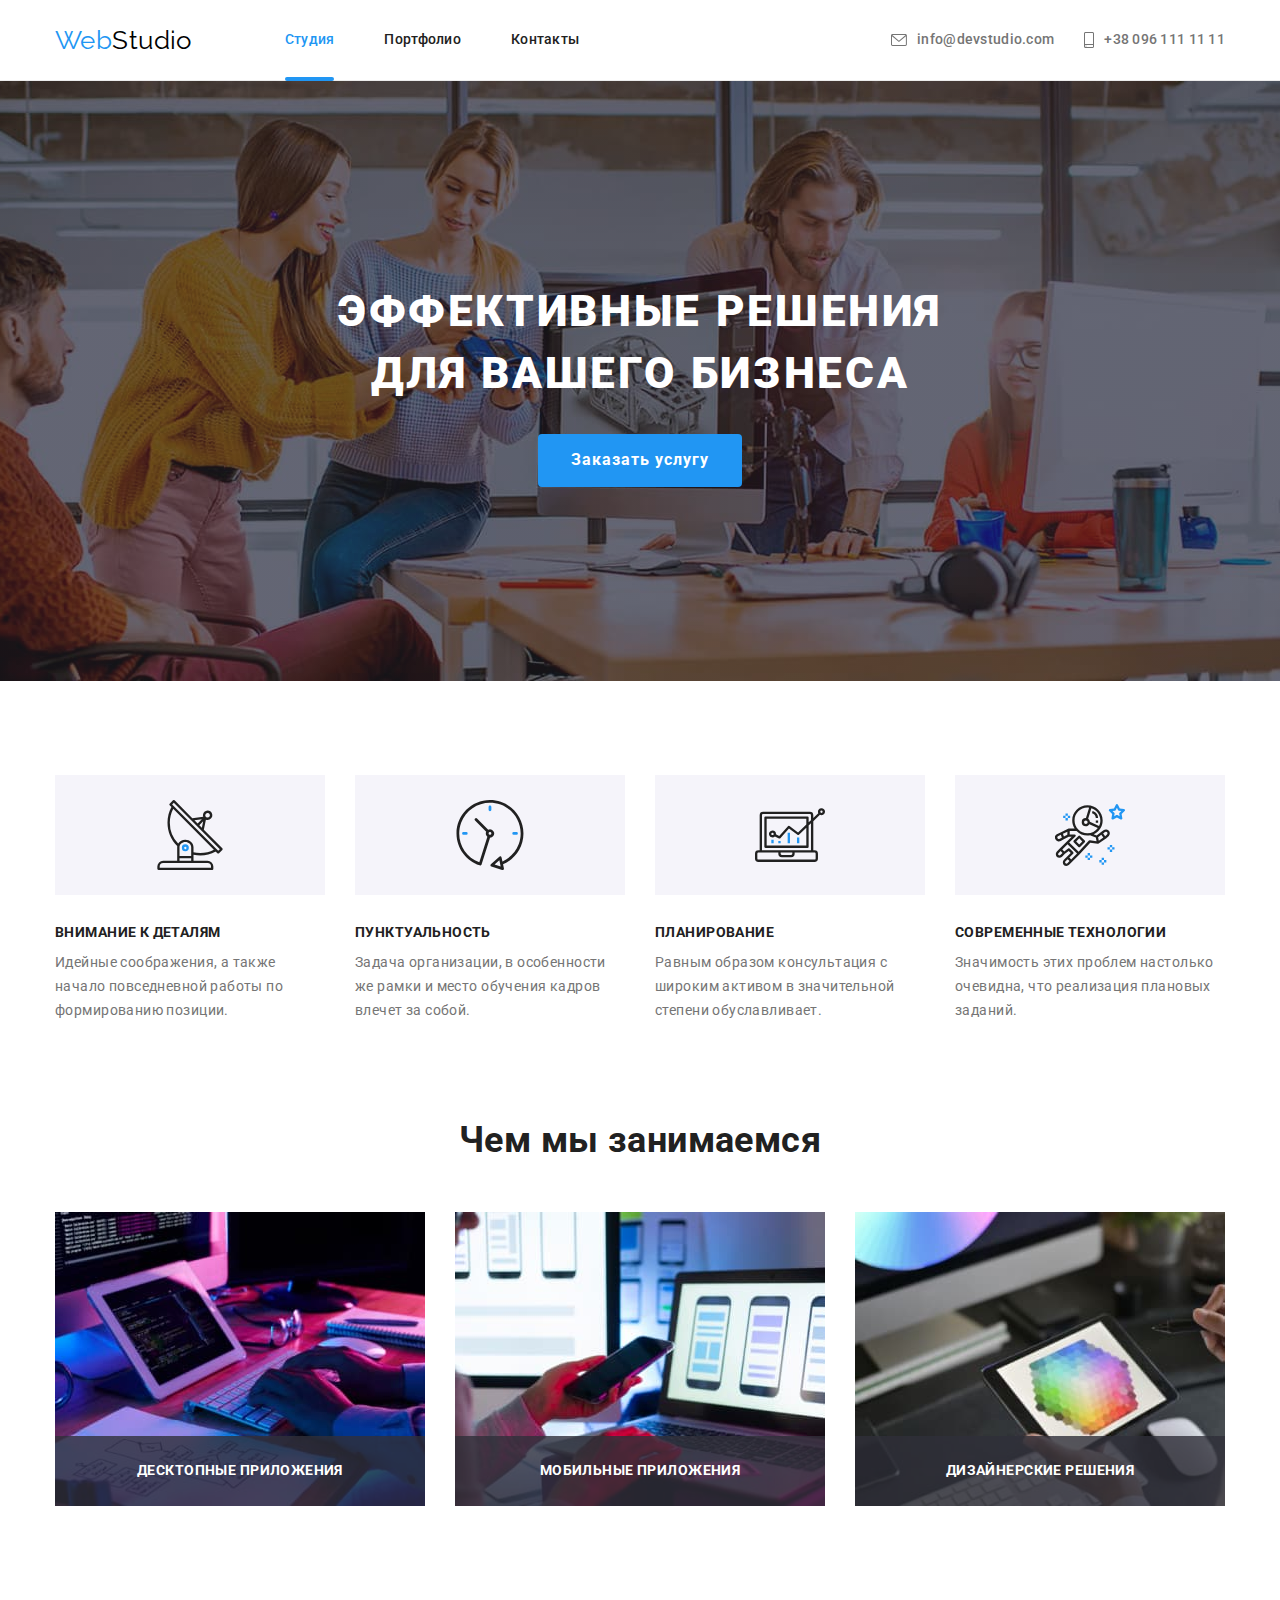
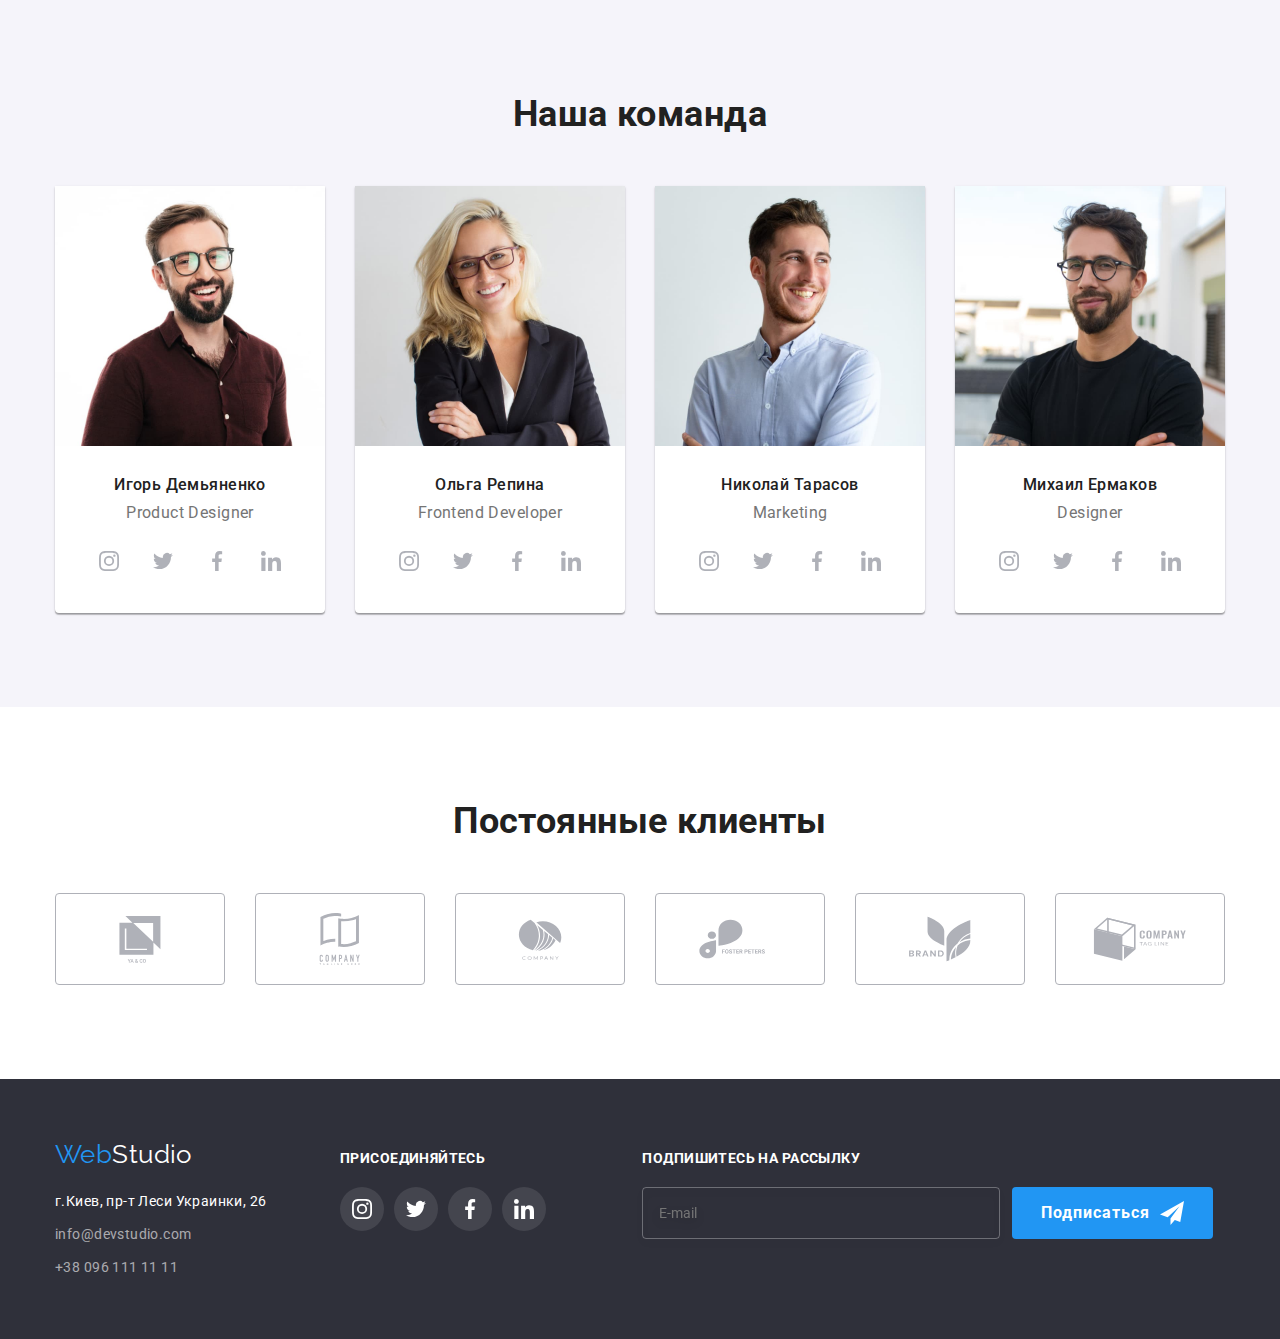
==== commit 37dcf048: "add markup BEM" ====
--- a/index.html
+++ b/index.html
@@ -77,62 +77,65 @@
       <!--Главная секция страницы-->
       <section class="hero section">
         <div class="container">
-          <h1 class="hero-title">Эффективные решения для вашего бизнеса</h1>
-          <button data-modal-open type="button" class="button">
+          <h1 class="hero__title">Эффективные решения для вашего бизнеса</h1>
+          <button data-modal-open type="button" class="button hero__button">
             Заказать услугу
           </button>
         </div>
       </section>
 
-      <!--Особенности-->
+      <!--FEATURES-->
+
       <section class="section">
-        <div class="container">
+        <div class="features container">
           <h2 class="visually-hidden">Особенности</h2>
-          <ul class="features-list list">
-            <li class="features-item item">
-              <div class="icon-box">
-                <svg class="icon-features">
+          <ul class="features__list list">
+            <li class="features__item">
+              <div class="features__box">
+                <svg class="features__icon">
                   <use href="./images/icon-svg/icons.svg#icon-antenna"></use>
                 </svg>
               </div>
-              <h3 class="title">Внимание к деталям</h3>
-              <p class="text">
+              <h3 class="subtitle features__subtitle">Внимание к деталям</h3>
+              <p class="features__text">
                 Идейные соображения, а также начало повседневной работы по
                 формированию позиции.
               </p>
             </li>
-            <li class="features-item item">
-              <div class="icon-box">
-                <svg class="icon-features">
+            <li class="features__item">
+              <div class="features__box">
+                <svg class="features__icon">
                   <use href="./images/icon-svg/icons.svg#icon-clock"></use>
                 </svg>
               </div>
-              <h3 class="title">Пунктуальность</h3>
-              <p class="text">
+              <h3 class="subtitle features__subtitle">Пунктуальность</h3>
+              <p class="features__text">
                 Задача организации, в особенности же рамки и место обучения
                 кадров влечет за собой.
               </p>
             </li>
-            <li class="features-item item">
-              <div class="icon-box">
-                <svg class="icon-features">
+            <li class="features__item">
+              <div class="features__box">
+                <svg class="features__icon">
                   <use href="./images/icon-svg/icons.svg#icon-diagram"></use>
                 </svg>
               </div>
-              <h3 class="title">Планирование</h3>
-              <p class="text">
+              <h3 class="subtitle features__subtitle">Планирование</h3>
+              <p class="features__text">
                 Равным образом консультация с широким активом в значительной
                 степени обуславливает.
               </p>
             </li>
-            <li class="features-item item">
-              <div class="icon-box">
-                <svg class="icon-features">
+            <li class="features__item">
+              <div class="features__box">
+                <svg class="features__icon">
                   <use href="./images/icon-svg/icons.svg#icon-astronaut"></use>
                 </svg>
               </div>
-              <h3 class="title">Современные</h3>
-              <p class="text">
+              <h3 class="subtitle features__subtitle">
+                Современные технологии
+              </h3>
+              <p class="features__text">
                 Значимость этих проблем настолько очевидна, что реализация
                 плановых заданий.
               </p>
@@ -141,102 +144,103 @@
         </div>
       </section>
 
-      <!--Чем занимаемся-->
-      <section class="section no-padding">
+      <!--ABOUT-->
+
+      <section class="section about">
         <div class="container">
           <h2 class="section-title">Чем мы занимаемся</h2>
-          <ul class="job-list list">
-            <li class="job-item">
+          <ul class="about__list list">
+            <li class="about__item">
               <img
                 src="./images/images-page1/img1.jpg"
                 alt="Мужские руки набирают текст на клавиатуре компьютера"
                 width="370"
               />
-              <h3 class="job-subtitle">Десктопные приложения</h3>
-            </li>
-            <li class="job-item">
+              <h3 class="subtitle about__subtitle">Десктопные приложения</h3>
+            </li>
+            <li class="about__item">
               <img
                 src="./images/images-page1/img2.jpg"
                 alt="Женские руки держат телефон"
                 width="370"
               />
-              <h3 class="job-subtitle">Мобильные приложения</h3>
-            </li>
-            <li class="job-item">
+              <h3 class="subtitle about__subtitle">Мобильные приложения</h3>
+            </li>
+            <li class="about__item">
               <img
                 src="./images/images-page1/img3.jpg"
                 alt="Мужские руки держат планшет на котором изображена ветовая палитра"
                 width="370"
               />
-              <h3 class="job-subtitle">Дизайнерские решения</h3>
+              <h3 class="subtitle about__subtitle">Дизайнерские решения</h3>
             </li>
           </ul>
         </div>
       </section>
-      <!--Наша команда-->
-      <section class="section bgc">
+      <!-- TEAM-->
+      <section class="section section--bgc">
         <div class="container">
           <h2 class="section-title">Наша команда</h2>
-          <ul class="team-list list">
-            <li class="item">
+          <ul class="team__list list">
+            <li class="team__item">
               <img
                 src="./images/images-page1/img7.jpg"
                 alt="Портрет мужчины в очках"
                 width="270"
               />
-              <div class="team-box">
-                <h3 class="title">Игорь Демьяненко</h3>
-                <p class="text">Product Designer</p>
+              <div class="team__box">
+                <h3 class="team__subtitle">Игорь Демьяненко</h3>
+                <p class="team__text">Product Designer</p>
 
                 <!-- social networks -->
 
-                <ul class="social-list list">
-                  <li class="social-item">
-                    <a
-                      href=""
-                      class="social-icon"
+                <ul class="social__list list">
+                  <li class="social__item">
+                    <a
+                      href=""
+                      class="social__link link"
                       aria-label="Ссылка на Instagram"
                     >
-                      <svg class="icon">
+                      <svg class="social__icon" width="20" height="20">
                         <use
                           href="./images/icon-svg/icons.svg#icon-instagram"
                         ></use>
                       </svg>
                     </a>
                   </li>
-                  <li class="social-item">
-                    <a
-                      href=""
-                      class="social-icon"
+                  <li class="social__item">
+                    <a
+                      href=""
+                      class="social__link link"
                       aria-label="Ссылка на Twitter"
                     >
-                      <svg class="icon">
+                      <svg class="social__icon" width="20" height="20">
                         <use
                           href="./images/icon-svg/icons.svg#icon-twitter"
                         ></use>
                       </svg>
                     </a>
                   </li>
-                  <li class="social-item">
-                    <a
-                      href=""
-                      class="social-icon"
+                  <li class="social__item">
+                    <a
+                      href=""
+                      class="social__link link"
                       aria-label="Ссылка на Facebook"
                     >
-                      <svg class="icon">
+                      <svg class="social__icon" width="20" height="20">
                         <use
                           href="./images/icon-svg/icons.svg#icon-facebook"
                         ></use>
                       </svg>
                     </a>
                   </li>
-                  <li class="social-item">
-                    <a
-                      href=""
-                      class="social-icon"
+                  <li class="social__item">
+                    <a
+                      href=""
+                      class="social__link link"
                       aria-label="Ссылка на Linkedin"
                     >
-                      <svg class="icon">
+                      <svg class="social__icon" width="20" height="20">
                         <use
                           href="./images/icon-svg/icons.svg#icon-linkedin"
                         ></use>
@@ -246,46 +250,62 @@
                 </ul>
               </div>
             </li>
-            <li class="item">
+            <li class="team__item">
               <img
                 src="./images/images-page1/img5.jpg"
                 alt="Портрет женщины в очках"
                 width="270"
               />
-              <div class="team-box">
-                <h3 class="title">Ольга Репина</h3>
-                <p class="text">Frontend Developer</p>
-                <ul class="social-list list">
-                  <li class="social-item">
-                    <a href="" class="social-icon">
-                      <svg class="icon">
+              <div class="team__box">
+                <h3 class="team__subtitle">Ольга Репина</h3>
+                <p class="team__text">Frontend Developer</p>
+                <ul class="social__list list">
+                  <li class="social__item">
+                    <a
+                      href=""
+                      class="social__link link"
+                      aria-label="Ссылка на Instagram"
+                    >
+                      <svg class="social__icon" width="20" height="20">
                         <use
                           href="./images/icon-svg/icons.svg#icon-instagram"
                         ></use>
                       </svg>
                     </a>
                   </li>
-                  <li class="social-item">
-                    <a href="" class="social-icon">
-                      <svg class="icon">
+                  <li class="social__item">
+                    <a
+                      href=""
+                      class="social__link link"
+                      aria-label="Ссылка на Twitter"
+                    >
+                      <svg class="social__icon" width="20" height="20">
                         <use
                           href="./images/icon-svg/icons.svg#icon-twitter"
                         ></use>
                       </svg>
                     </a>
                   </li>
-                  <li class="social-item">
-                    <a href="" class="social-icon">
-                      <svg class="icon">
+                  <li class="social__item">
+                    <a
+                      href=""
+                      class="social__link link"
+                      aria-label="Ссылка на Facebook"
+                    >
+                      <svg class="social__icon" width="20" height="20">
                         <use
                           href="./images/icon-svg/icons.svg#icon-facebook"
                         ></use>
                       </svg>
                     </a>
                   </li>
-                  <li class="social-item">
-                    <a href="" class="social-icon">
-                      <svg class="icon">
+                  <li class="social__item">
+                    <a
+                      href=""
+                      class="social__link link"
+                      aria-label="Ссылка на Linkedin"
+                    >
+                      <svg class="social__icon" width="20" height="20">
                         <use
                           href="./images/icon-svg/icons.svg#icon-linkedin"
                         ></use>
@@ -295,46 +315,62 @@
                 </ul>
               </div>
             </li>
-            <li class="item">
+            <li class="team__item">
               <img
                 src="./images/images-page1/img6.jpg"
                 alt="Портрет мужчины"
                 width="270"
               />
-              <div class="team-box">
-                <h3 class="title">Николай Тарасов</h3>
-                <p class="text">Marketing</p>
-                <ul class="social-list list">
-                  <li class="social-item">
-                    <a href="" class="social-icon">
-                      <svg class="icon">
+              <div class="team__box">
+                <h3 class="team__subtitle">Николай Тарасов</h3>
+                <p class="team__text">Marketing</p>
+                <ul class="social__list list">
+                  <li class="social__item">
+                    <a
+                      href=""
+                      class="social__link link"
+                      aria-label="Ссылка на Instagram"
+                    >
+                      <svg class="social__icon" width="20" height="20">
                         <use
                           href="./images/icon-svg/icons.svg#icon-instagram"
                         ></use>
                       </svg>
                     </a>
                   </li>
-                  <li class="social-item">
-                    <a href="" class="social-icon">
-                      <svg class="icon">
+                  <li class="social__item">
+                    <a
+                      href=""
+                      class="social__link link"
+                      aria-label="Ссылка на Twitter"
+                    >
+                      <svg class="social__icon" width="20" height="20">
                         <use
                           href="./images/icon-svg/icons.svg#icon-twitter"
                         ></use>
                       </svg>
                     </a>
                   </li>
-                  <li class="social-item">
-                    <a href="" class="social-icon">
-                      <svg class="icon">
+                  <li class="social__item">
+                    <a
+                      href=""
+                      class="social__link link"
+                      aria-label="Ссылка на Facebook"
+                    >
+                      <svg class="social__icon" width="20" height="20">
                         <use
                           href="./images/icon-svg/icons.svg#icon-facebook"
                         ></use>
                       </svg>
                     </a>
                   </li>
-                  <li class="social-item">
-                    <a href="" class="social-icon">
-                      <svg class="icon">
+                  <li class="social__item">
+                    <a
+                      href=""
+                      class="social__link link"
+                      aria-label="Ссылка на Linkedin"
+                    >
+                      <svg class="social__icon" width="20" height="20">
                         <use
                           href="./images/icon-svg/icons.svg#icon-linkedin"
                         ></use>
@@ -344,46 +380,62 @@
                 </ul>
               </div>
             </li>
-            <li class="item">
+            <li class="team__item">
               <img
                 src="./images/images-page1/img4.jpg"
                 alt="Портрет мужчины в очках"
                 width="270"
               />
-              <div class="team-box">
-                <h3 class="title">Михаил Ермаков</h3>
-                <p class="text">Designer</p>
-                <ul class="social-list list">
-                  <li class="social-item">
-                    <a href="" class="social-icon">
-                      <svg class="icon">
+              <div class="team__box">
+                <h3 class="team__subtitle">Михаил Ермаков</h3>
+                <p class="team__text">Designer</p>
+                <ul class="social__list list">
+                  <li class="social__item">
+                    <a
+                      href=""
+                      class="social__link link"
+                      aria-label="Ссылка на Instagram"
+                    >
+                      <svg class="social__icon" width="20" height="20">
                         <use
                           href="./images/icon-svg/icons.svg#icon-instagram"
                         ></use>
                       </svg>
                     </a>
                   </li>
-                  <li class="social-item">
-                    <a href="" class="social-icon">
-                      <svg class="icon">
+                  <li class="social__item">
+                    <a
+                      href=""
+                      class="social__link link"
+                      aria-label="Ссылка на Twitter"
+                    >
+                      <svg class="social__icon" width="20" height="20">
                         <use
                           href="./images/icon-svg/icons.svg#icon-twitter"
                         ></use>
                       </svg>
                     </a>
                   </li>
-                  <li class="social-item">
-                    <a href="" class="social-icon">
-                      <svg class="icon">
+                  <li class="social__item">
+                    <a
+                      href=""
+                      class="social__link link"
+                      aria-label="Ссылка на Facebook"
+                    >
+                      <svg class="social__icon" width="20" height="20">
                         <use
                           href="./images/icon-svg/icons.svg#icon-facebook"
                         ></use>
                       </svg>
                     </a>
                   </li>
-                  <li class="social-item">
-                    <a href="" class="social-icon">
-                      <svg class="icon">
+                  <li class="social__item">
+                    <a
+                      href=""
+                      class="social__link link"
+                      aria-label="Ссылка на Linkedin"
+                    >
+                      <svg class="social__icon" width="20" height="20">
                         <use
                           href="./images/icon-svg/icons.svg#icon-linkedin"
                         ></use>
@@ -397,48 +449,50 @@
         </div>
       </section>
 
+      <!--  CLIENTS -->
+
       <section class="section">
         <div class="container">
           <h3 class="section-title">Постоянные клиенты</h3>
-          <ul class="clients-list list">
-            <li class="clients-item">
-              <a href=" " class="clients-icon">
-                <svg class="client" widht="41" height="47">
+          <ul class="clients__list list">
+            <li class="clients__item">
+              <a href=" " class="clients__link link">
+                <svg class="clients__icon" widht="41" height="47">
                   <use href="./images/icon-svg/icons.svg#icon-client1"></use>
                 </svg>
               </a>
             </li>
-            <li class="clients-item">
-              <a href="" class="clients-icon">
-                <svg class="client" widht="40" height="52">
+            <li class="clients__item">
+              <a href=" " class="clients__link link">
+                <svg class="clients__icon" widht="40" height="52">
                   <use href="./images/icon-svg/icons.svg#icon-client2"></use>
                 </svg>
               </a>
             </li>
-            <li class="clients-item">
-              <a href="" class="clients-icon">
-                <svg class="client" widht="44" height="41">
+            <li class="clients__item">
+              <a href=" " class="clients__link link">
+                <svg class="clients__icon" widht="44" height="41">
                   <use href="./images/icon-svg/icons.svg#icon-client3"></use>
                 </svg>
               </a>
             </li>
-            <li class="clients-item">
-              <a href="" class="clients-icon">
-                <svg class="client" widht="85" height="40">
+            <li class="clients__item">
+              <a href=" " class="clients__link link">
+                <svg class="clients__icon" widht="85" height="40">
                   <use href="./images/icon-svg/icons.svg#icon-client4"></use>
                 </svg>
               </a>
             </li>
-            <li class="clients-item">
-              <a href="" class="clients-icon">
-                <svg class="client" widht="63" height="46">
+            <li class="clients__item">
+              <a href=" " class="clients__link link">
+                <svg class="clients__icon" widht="63" height="46">
                   <use href="./images/icon-svg/icons.svg#icon-client5"></use>
                 </svg>
               </a>
             </li>
-            <li class="clients-item">
-              <a href="" class="clients-icon">
-                <svg class="client" widht="94" height="44">
+            <li class="clients__item">
+              <a href=" " class="clients__link link">
+                <svg class="clients__icon" widht="94" height="44">
                   <use href="./images/icon-svg/icons.svg#icon-client6"></use>
                 </svg>
               </a>
@@ -448,35 +502,37 @@
       </section>
     </main>
 
-    <!--Подвал сайта-->
+    <!--FOOTER-->
 
     <footer class="section footer">
-      <div class="container footer-container">
-        <div class="address-block">
-          <a href="" class="logo-footer link"
+      <div class="container">
+        <div class="footer__item">
+          <a href="" class="logo footer__logo link"
             ><span class="logo__first-word">Web</span>Studio</a
           >
 
           <!-- ADDRESS -->
 
-          <address>
-            <ul class="address-list list">
-              <li class="item address">
+          <address class="address">
+            <ul class="address__list list">
+              <li class="address__item">
                 <a
                   href="https://goo.gl/maps/piqngm7oDQpEDh6u6"
                   target="_blank"
                   rel="noopener nofollow noreferrer"
-                  class="link"
+                  class="address--color link"
                   >г.Киев, пр-т Леси Украинки, 26</a
                 >
               </li>
-              <li class="item contacts-footer">
-                <a href="mailto:info@devstudio.com" class="link"
+              <li class="address__item">
+                <a href="mailto:info@devstudio.com" class="address__link link"
                   >info@devstudio.com</a
                 >
               </li>
-              <li class="item contacts-footer">
-                <a href="tel:+380961111111" class="link">+38 096 111 11 11</a>
+              <li class="address__item">
+                <a href="tel:+380961111111" class="address__link link"
+                  >+38 096 111 11 11</a
+                >
               </li>
             </ul>
           </address>
@@ -484,49 +540,65 @@
 
         <!-- JOIN -->
 
-        <div class="footer-box">
-          <p class="footer-join">присоединяйтесь</p>
-          <ul class="social-list list">
-            <li class="social-item">
+        <div class="footer__item footer__item--margin">
+          <p class="footer-subtitle">присоединяйтесь</p>
+          <ul class="social__list list">
+            <li class="social__item">
               <a
                 href=""
-                class="social-icon social-icon-bgc"
+                class="social__link social__link--bgc link"
                 aria-label="Ссылка на Instagram"
               >
-                <svg class="icon icon-color">
+                <svg
+                  class="social__icon social__icon--color"
+                  width="20"
+                  height="20"
+                >
                   <use href="./images/icon-svg/icons.svg#icon-instagram"></use>
                 </svg>
               </a>
             </li>
-            <li class="social-item">
+            <li class="social__item">
               <a
                 href=""
-                class="social-icon social-icon-bgc"
+                class="social__link social__link--bgc link"
                 aria-label="Ссылка на Twitter"
               >
-                <svg class="icon icon-color">
+                <svg
+                  class="social__icon social__icon--color"
+                  width="20"
+                  height="20"
+                >
                   <use href="./images/icon-svg/icons.svg#icon-twitter"></use>
                 </svg>
               </a>
             </li>
-            <li class="social-item">
+            <li class="social__item">
               <a
                 href=""
-                class="social-icon social-icon-bgc"
+                class="social__link social__link--bgc link"
                 aria-label="Ссылка на Facebook"
               >
-                <svg class="icon icon-color">
+                <svg
+                  class="social__icon social__icon--color"
+                  width="20"
+                  height="20"
+                >
                   <use href="./images/icon-svg/icons.svg#icon-facebook"></use>
                 </svg>
               </a>
             </li>
-            <li class="social-item">
+            <li class="social__item">
               <a
                 href=""
-                class="social-icon social-icon-bgc"
+                class="social__link social__link--bgc link"
                 aria-label="Ссылка на Linkedin"
               >
-                <svg class="icon icon-color">
+                <svg
+                  class="social__icon social__icon--color"
+                  width="20"
+                  height="20"
+                >
                   <use href="./images/icon-svg/icons.svg#icon-linkedin"></use>
                 </svg>
               </a>
@@ -534,24 +606,25 @@
           </ul>
         </div>
 
-        <!-- FORM -->
-
-        <form class="form form-footer">
-          <p class="footer-join">Подпишитесь на рассылку</p>
-          <div class="form-footer-box">
-            <label class="form-footer-label"></label>
-            <input
-              class="form-footer-input"
-              type="email"
-              name="email"
-              placeholder="E-mail"
-            />
-            <button type="submit" class="button form-footer-button">
-              Подписаться
-              <svg class="form-footer-icon" width="24" height="24">
-                <use href="./images/icon-svg/icons.svg#icon-telegram"></use>
-              </svg>
-            </button>
+        <!--FOOTER FORM -->
+
+        <form class="form footer-form footer__item">
+          <p class="footer-subtitle">Подпишитесь на рассылку</p>
+          <div class="form-wrap">
+            <label class="footer-form__label">
+              <input
+                class="footer-form__input"
+                type="email"
+                name="email"
+                placeholder="E-mail"
+              />
+              <button type="submit" class="button footer-form__button">
+                Подписаться
+                <svg class="footer-form__icon" width="24" height="24">
+                  <use href="./images/icon-svg/icons.svg#icon-telegram"></use>
+                </svg>
+              </button>
+            </label>
           </div>
         </form>
       </div>
@@ -561,25 +634,27 @@
 
     <div class="backdrop is-hidden" data-modal>
       <div class="modal">
-        <button data-modal-close class="modal-button">
-          <svg class="modal-button-icon" width="18" height="18">
+        <button data-modal-close class="button-close">
+          <svg class="button-close__icon" width="18" height="18">
             <use href="./images/icon-svg/icons.svg#icon-close-black"></use>
           </svg>
         </button>
-        <h2 class="modal-subtitle">Оставьте свои данные, мы вам перезвоним</h2>
+        <h2 class="title modal__title">
+          Оставьте свои данные, мы вам перезвоним
+        </h2>
         <form class="form form-registration">
           <div class="form-field">
-            <label class="form-field-label" for="name"
-              ><span class="form-field-span">Имя</span>
+            <label class="form-field__label" for="name"
+              ><span class="form-field__text">Имя</span>
             </label>
-            <div class="form-input-box">
+            <div class="input-wrap">
               <input
-                class="form-field-input"
+                class="form-field__input"
                 type="text"
                 id="name"
                 name="name"
               />
-              <span class="form-input-icon">
+              <span class="form-field__icon">
                 <svg width="18" height="18">
                   <use href="./images/icon-svg/icons.svg#icon-person"></use>
                 </svg>
@@ -588,17 +663,17 @@
           </div>
 
           <div class="form-field">
-            <label class="form-field-label" for="tel"
-              ><span class="form-field-span">Телефон</span>
+            <label class="form-field__label" for="tel"
+              ><span class="form-field__text">Телефон</span>
             </label>
-            <div class="form-input-box">
+            <div class="input-wrap">
               <input
-                class="form-field-input"
+                class="form-field__input"
                 type="tel"
                 id="tel"
                 name="telephone"
               />
-              <span class="form-input-icon">
+              <span class="form-field__icon">
                 <svg width="18" height="18">
                   <use href="./images/icon-svg/icons.svg#icon-phone"></use>
                 </svg>
@@ -607,17 +682,17 @@
           </div>
 
           <div class="form-field">
-            <label class="form-field-label" for="email"
-              ><span class="form-field-span">Почта</span>
+            <label class="form-field__label" for="email"
+              ><span class="form-field__text">Почта</span>
             </label>
-            <div class="form-input-box">
+            <div class="input-wrap">
               <input
-                class="form-field-input"
+                class="form-field__input"
                 type="email"
                 id="email"
                 name="email"
               />
-              <span class="form-input-icon">
+              <span class="form-field__icon">
                 <svg width="18" height="18">
                   <use href="./images/icon-svg/icons.svg#icon-email"></use>
                 </svg>
@@ -625,20 +700,20 @@
             </div>
           </div>
 
-          <div class="form-field form-field-message">
-            <label class="form-field-label" for="message">
-              <span class="form-field-span">Комментарий</span>
+          <div class="form-field textarea">
+            <label class="form-field__label" for="message">
+              <span class="form-field__text">Комментарий</span>
             </label>
             <textarea
-              class="form-field-textarea"
+              class="form-field__textarea"
               id="messade"
               name="message"
               placeholder="Введите текст"
             ></textarea>
           </div>
 
-          <div class="form-field-agreement">
-            <label class="form-field-label label-agreement" for="agreement">
+          <div class="form-field agreement">
+            <label class="form-field__label agreement__label" for="agreement">
               <input
                 class="checkbox visually-hidden"
                 id="agreement"
@@ -646,19 +721,19 @@
                 value="agreement"
                 name="agreement"
               />
-              <span class="custom-checkbox">
-                <svg class="checkbox-icon" width="16px" height="15px">
+              <span class="checkbox__icon">
+                <svg width="16px" height="15px">
                   <use href="./images/icon-svg/icons.svg#icon-check"></use>
                 </svg>
               </span>
-              <span class="modal-form-agreement"
+              <span class="form-field__text"
                 >Соглашаюсь с рассылкой и принимаю
-                <a href="" class="form-field-label-link">Условия договора</a>
+                <a href="" class="form-field__link">Условия договора</a>
               </span>
             </label>
           </div>
 
-          <button type="submit" class="button form-registration-button">
+          <button type="submit" class="button registration-button">
             Отправить
           </button>
         </form>
--- a/css/styles.css
+++ b/css/styles.css
@@ -89,8 +89,19 @@
   padding-top: 94px;
 }
 
-.section.no-padding {
-  padding-top: 0;
+.section-title {
+  margin-bottom: 50px;
+
+  font-size: 36px;
+  line-height: 1.16;
+  text-align: center;
+}
+
+.subtitle {
+  font-size: 14px;
+  line-height: 1.14;
+  letter-spacing: 0.03em;
+  text-transform: uppercase;
 }
 
 /*     HEADER     */
@@ -252,7 +263,7 @@
   background-repeat: no-repeat;
 }
 
-.hero-title {
+.hero__title {
   width: 696px;
   margin-left: auto;
   margin-right: auto;
@@ -267,18 +278,16 @@
   text-transform: uppercase;
 }
 
-.button,
-.btn {
+/*   button   */
+
+.button {
   display: inline-flex;
   align-items: center;
 
-  padding: 10px 32px;
   border-radius: 4px;
   border: 1px solid transparent;
   box-shadow: 0px 4px 4pxrgba (0, 0, 0, 0.15);
 
-  background-color: var(--accent-color);
-  color: var(--primary-white-color);
   font-family: inherit;
   font-weight: 700;
   font-size: 16px;
@@ -288,80 +297,83 @@
   cursor: pointer;
 
   transform: scale(1);
-  transition: transform 250ms var(--animation-timing-function);
+  transition: box-shadow 250ms var(--animation-timing-function),
+    color 250ms var(--animation-timing-function),
+    background-color 250ms var(--animation-timing-function);
 }
 
 .button:hover,
 .button:focus {
+  box-shadow: 0px 2px 2px 0px rgba(0, 0, 0, 0.12),
+    0px 1px 2px 0px rgba(0, 0, 0, 0.08), 0px 3px 1px 0px rgba(0, 0, 0, 0.1);
+  background-color: var(--accent-color);
+  color: var(--primary-white-color);
   transform: scale(1.05);
 }
 
+.hero__button {
+  padding: 10px 32px;
+  background-color: var(--accent-color);
+  color: var(--primary-white-color);
+}
+
 /* Features */
 
-.features-list {
-  display: flex;
-}
-
-.icon-box {
+.features {
+  display: flex;
+  height: 251px;
+}
+
+.features__list {
+  display: flex;
+  gap: 30px;
+}
+.features__item {
+  width: 270px;
+}
+
+.features__box {
   display: flex;
   justify-content: center;
   align-items: center;
   margin-bottom: 30px;
-
   height: 120px;
 
   background-color: var(--background-color);
 }
 
-.icon-features {
+.features__icon {
   width: 70px;
   height: 70px;
 }
 
-.features-list .item + .item {
-  margin-left: 30px;
-}
-
-.features-list .title {
+.features__subtitle {
   margin-bottom: 10px;
 
   color: var(--primary-text-color);
-  font-size: 14px;
-  line-height: 1.14;
-  text-transform: uppercase;
-}
-
-.features-list .text {
+}
+
+.features__text {
   color: var(--secondary-color);
   line-height: 1.7;
 }
 
-/* Team */
-
-.job-list {
-  display: flex;
-}
-.job-item {
+/* ABOUT */
+
+.about {
+  padding-top: 0;
+}
+
+.about__list {
+  display: flex;
+  gap: 30px;
+}
+
+.about__item {
   position: relative;
 }
 
-.job-item + .job-item {
-  margin-left: 30px;
-}
-
-.section.bgc {
-  background-color: var(--background-color);
-}
-
-.section-title {
-  margin-bottom: 50px;
-
-  font-size: 36px;
-  line-height: 1.16;
-  text-align: center;
-}
-
-.job-subtitle {
+.about__subtitle {
   position: absolute;
   bottom: 0;
   left: 0;
@@ -370,40 +382,36 @@
   padding-top: 27px;
   padding-bottom: 27px;
 
-  font-weight: 700;
-  font-size: 14px;
-  line-height: 1.14;
   text-align: center;
-  letter-spacing: 0.03em;
-  text-transform: uppercase;
 
   color: var(--primary-white-color);
   background-color: rgba(47, 48, 58, 0.8);
 }
 
-/* НАША КОМАНДА*/
-
-.team-list {
-  display: flex;
-}
-
-.team-list .item + .item {
-  margin-left: 30px;
-}
-
-.team-list .item {
+/* TEAM */
+
+.section--bgc {
+  background-color: var(--background-color);
+}
+
+.team__list {
+  display: flex;
+  gap: 30px;
+}
+
+.team__item {
   background-color: var(--primary-white-color);
   box-shadow: 0px 2px 1px 0px rgba(0, 0, 0, 0.2),
     0px 1px 1px 0px rgba(0, 0, 0, 0.14), 0px 1px 3px 0px rgba(0, 0, 0, 0.12);
   border-radius: 0px 0px 4px 4px;
 }
 
-.team-box {
+.team__box {
   padding: 30px 32px;
   text-align: center;
 }
 
-.team-list .title {
+.team__subtitle {
   margin-bottom: 10px;
 
   color: var(--primary-text-color);
@@ -412,7 +420,7 @@
   line-height: 1.18;
 }
 
-.team-list .text {
+.team__text {
   margin-bottom: 16px;
 
   color: var(--secondary-color);
@@ -422,16 +430,17 @@
 
 /* Social networks */
 
-.social-list {
-  display: flex;
-}
-
-.social-item {
+.social__list {
+  display: flex;
+  gap: 10px;
+}
+
+.social__item {
   width: 44px;
   height: 44px;
 }
 
-.social-icon {
+.social__link {
   display: flex;
   justify-content: center;
   align-items: center;
@@ -446,38 +455,35 @@
     background-color 250ms var(--animation-timing-function);
 }
 
-.social-icon:hover,
-.social-icon:focus {
+.social__link:hover,
+.social__link:focus {
   color: var(--primary-white-color);
   background-color: var(--accent-color);
 }
 
-.icon {
+.social__icon {
   fill: currentColor;
   width: 20px;
   height: 20px;
 }
 
-.social-icon-bgc {
+.social__link--bgc {
   color: var(--primary-white-color);
   background-color: rgb(255, 255, 255, 0.1);
 }
 
-.icon.icon-color {
+.social__icon--color {
   fill: currentColor;
 }
 
-.social-list .social-item + .social-item {
-  margin-left: 10px;
-}
-
-/*Clients*/
-
-.clients-list {
-  display: flex;
-}
-
-.clients-item {
+/* CLIENTS */
+
+.clients__list {
+  display: flex;
+  gap: 30px;
+}
+
+.clients__item {
   display: inline-flex;
   justify-content: center;
   align-items: center;
@@ -494,14 +500,14 @@
     transform 250ms var(--animation-timing-function);
 }
 
-.clients-item:hover,
-.clients-item:focus {
+.clients__item:hover,
+.clients__item:focus {
   color: var(--accent-color);
   border-color: var(--accent-color);
   transform: scale(1.1, 1.1);
 }
 
-.clients-icon {
+.clients__link {
   display: flex;
   justify-content: center;
   align-items: center;
@@ -511,55 +517,42 @@
   height: 60px;
 }
 
-.client {
+.clients__icon {
   fill: currentColor;
 }
 
-.clients-list .clients-item + .clients-item {
-  margin-left: 30px;
-}
-
-/* Work */
-
-.btn {
+/* Button list */
+
+.button__list {
+  display: flex;
+  justify-content: center;
+  margin-bottom: 50px;
+  gap: 8px;
+}
+
+.button__portfolio {
   background-color: var(--background-color);
   color: var(--primary-text-color);
-}
-
-.btn-list {
-  display: flex;
-  justify-content: center;
-  margin-bottom: 50px;
-}
-
-.btn-list .item + .item {
-  margin-left: 8px;
-}
-
-.btn {
   padding: 6px 22px;
   transition: box-shadow 250ms var(--animation-timing-function),
     color 250ms var(--animation-timing-function),
     background-color 250ms var(--animation-timing-function);
 }
 
-.btn.current,
-.btn:hover,
-.btn:focus {
-  box-shadow: 0px 2px 2px 0px rgba(0, 0, 0, 0.12),
-    0px 1px 2px 0px rgba(0, 0, 0, 0.08), 0px 3px 1px 0px rgba(0, 0, 0, 0.1);
+.button--current {
+  color: var(--primary-white-color);
   background-color: var(--accent-color);
-  color: var(--primary-white-color);
-  transform: scale(1.05);
-}
-
-.work-list {
+}
+
+/* Work */
+
+.work__list {
   display: flex;
   flex-wrap: wrap;
   gap: 30px;
 }
 
-.work-item {
+.work__item {
   width: calc((100% - 60px) / 3);
 
   background-color: var(--primary-white-color);
@@ -569,39 +562,18 @@
     border 250ms var(--animation-timing-function);
 }
 
-.work-item:hover,
-.work-item:focus {
+.work__item:hover,
+.work__item:focus {
   box-shadow: 1px 4px 6px 0 rgba(0, 0, 0, 0.16), 0 4px 4px 0 rgba(0, 0, 0, 0.06),
     0 1px 1px 0 rgba(0, 0, 0, 0.12);
 }
 
-.work-list .title {
-  padding-top: 20px;
-  padding-left: 24px;
-  margin-bottom: 4px;
-
-  color: var(--primary-text-color);
-  font-size: 18px;
-  line-height: 2;
-  letter-spacing: 0.06em;
-}
-
-.work-list .text {
-  padding-bottom: 20px;
-  padding-left: 24px;
-  margin-bottom: 0;
-
-  color: var(--secondary-color);
-  font-size: 16px;
-  line-height: 1.9;
-}
-
-.work-thumb {
+.work-wrap {
   position: relative;
   overflow: hidden;
 }
 
-.thumb-text-box {
+.thumb {
   position: absolute;
   bottom: 0;
   left: 0;
@@ -620,12 +592,7 @@
     transform 250ms var(--animation-timing-function);
 }
 
-.work-item:hover .thumb-text-box {
-  opacity: 1;
-  transform: translateY(0);
-}
-
-.work-thumb-text {
+.thumb__description {
   margin-bottom: 0;
   padding: 63px 24px;
   font-size: 18px;
@@ -635,63 +602,88 @@
   color: var(--primary-white-color);
 }
 
-/* Footer */
+.work__item:hover .thumb {
+  opacity: 1;
+  transform: translateY(0);
+}
+
+.work__subtitle {
+  padding-top: 20px;
+  padding-left: 24px;
+  margin-bottom: 4px;
+
+  color: var(--primary-text-color);
+  font-size: 18px;
+  line-height: 2;
+  letter-spacing: 0.06em;
+}
+
+.work__text {
+  padding-bottom: 20px;
+  padding-left: 24px;
+  margin-bottom: 0;
+
+  color: var(--secondary-color);
+  font-size: 16px;
+  line-height: 1.9;
+}
+
+/* FOOTER */
 
 .footer {
   padding-top: 60px;
   padding-bottom: 60px;
 }
 
-.footer-container {
-  display: flex;
-  justify-content: flex-start;
-  align-items: flex-start;
-}
-
-.address-block {
-  display: inline-block;
+.footer__item {
+  display: inline-flex;
+  flex-direction: column;
   margin-right: 70px;
 }
 
-.logo-footer {
+.footer__logo {
+  display: block;
+  margin-bottom: 20px;
+
   color: var(--primary-white-color);
   font-family: Raleway, sans-serif;
   font-size: 26px;
   line-height: 1.19;
 }
 
-.logo-footer {
+/* ADDRESS  */
+
+.address {
+  display: flex;
+  flex-direction: column;
+}
+
+.address__list {
   display: block;
-  margin-bottom: 20px;
-}
-
-.address .link {
-  color: var(--primary-white-color);
-  line-height: 1.7;
-}
-
-.contacts-footer a {
+}
+
+.address__item:not(:last-child) {
+  margin-bottom: 9px;
+}
+
+.address__link {
   color: rgb(255, 255, 255, 0.6);
   font-style: normal;
   line-height: 1.7;
 }
 
-.address-list .item {
-  display: block;
-}
-
-.address-list .item:not(:last-child) {
-  margin-bottom: 9px;
+.address--color {
+  color: var(--primary-white-color);
+  line-height: 1.7;
 }
 
 /* JOIN */
 
-.footer-box {
-  display: inline-block;
+.footer__item--margin {
   margin-right: 93px;
 }
 
-.footer-join {
+.footer-subtitle {
   padding-top: 12px;
   margin-bottom: 20px;
   font-weight: 700;
@@ -705,20 +697,23 @@
 
 /* FOOTER FORM */
 
-.form-footer {
-  display: inline-flex;
-  flex-direction: column;
-}
-
-.form-footer-box {
+.footer-form {
+  margin-right: 0;
+}
+
+.form-wrap {
   display: flex;
   margin-left: auto;
 }
 
-.form-footer-input {
+.footer-form__label {
+  display: flex;
+  gap: 12px;
+}
+
+.footer-form__input {
   width: 358px;
   padding: 15px 16px;
-  margin-right: 12px;
 
   font: inherit;
   color: rgba(255, 255, 255, 0.6);
@@ -730,16 +725,19 @@
   translate: border 250ms var(--animation-timing-function);
 }
 
-.form-footer-input:focus {
+.footer-form__input:focus {
   border-color: var(--accent-color);
 }
 
-.form-footer-button {
+.footer-form__button {
   padding: 10px 28px;
   gap: 10px;
-}
-
-.form-footer-icon {
+
+  background-color: var(--accent-color);
+  color: var(--primary-white-color);
+}
+
+.footer-form__icon {
   fill: currentColor;
 }
 
@@ -773,7 +771,7 @@
   background-color: var(--primary-white-color);
 }
 
-.modal-button {
+.button-close {
   position: absolute;
   top: 8px;
   right: 8px;
@@ -795,23 +793,18 @@
     transform 250ms var(--animation-timing-function);
 }
 
-.modal-button:hover {
+.button-close:hover {
   color: var(--accent-color);
   transform: scale(1.05);
 }
 
-.modal-button-icon {
+.button-close__icon {
   fill: currentColor;
 }
 
-.modal-subtitle {
-  font-weight: 700;
+.modal__title {
   font-size: 20px;
   line-height: 1.15;
-  text-align: center;
-  letter-spacing: 0.03em;
-
-  color: var(--primary-text-color);
 }
 
 .form-registration {
@@ -828,18 +821,19 @@
   margin-bottom: 10px;
 }
 
-.form-field-label {
+.form-field__label {
   margin-bottom: 4px;
 }
 
-.form-field-label:last-child {
+.form-field__label:last-child {
   margin-bottom: 0;
 }
-.form-input-box {
+
+.input-wrap {
   position: relative;
 }
 
-.form-field-input {
+.form-field__input {
   width: 100%;
 
   padding: 11px 12px 11px 42px;
@@ -851,23 +845,23 @@
   transform: border 250ms var(--animation-timing-function);
 }
 
-.form-field-input:focus {
+.form-field__input:focus {
   outline: transparent;
   border-color: var(--accent-color);
 }
 
-.form-field-input:focus + .form-input-icon {
+.form-field__input:focus + .form-field__icon {
   fill: var(--accent-color);
 }
 
-.form-input-icon {
+.form-field__icon {
   position: absolute;
   top: 50%;
   left: 15px;
   transform: translateY(-50%);
 }
 
-.form-field-span {
+.form-field__text {
   font-size: 12px;
   line-height: 1.16;
   letter-spacing: 0.01em;
@@ -876,53 +870,48 @@
   cursor: pointer;
 }
 
-.form-field-message {
+.textarea {
   margin-bottom: 20px;
 }
 
-.form-field-textarea::placeholder {
+.form-field__textarea::placeholder {
   font-size: 14px;
   line-height: 1.14;
   letter-spacing: 0.01em;
   color: rgba(117, 117, 117, 0.5);
 }
 
-.form-field-textarea {
+.form-field__textarea {
   height: 120px;
   padding: 12px 16px;
   font: inherit;
   border: 1px solid rgba(33, 33, 33, 0.2);
   border-radius: 4px;
-
   resize: none;
 
   transform: border 250ms var(--animation-timing-function);
 }
 
-.form-field-textarea:focus {
+.form-field__textarea:focus {
   outline: transparent;
   border-color: var(--accent-color);
 }
 
-.form-field-label-link {
-  color: var(--accent-color);
-}
-
-.form-field-agreement {
+.agreement {
   margin-bottom: 30px;
 }
 
-.checkbox:checked + .custom-checkbox {
+.checkbox:checked + .checkbox__icon {
   outline-color: var(--accent-color);
   background-color: var(--accent-color);
 }
 
-.label-agreement {
+.agreement__label {
   display: inline-flex;
   gap: 10px;
 }
 
-.custom-checkbox {
+.checkbox__icon {
   width: 16px;
   height: 15px;
 
@@ -931,12 +920,18 @@
   border-radius: 2px;
 }
 
-.form-registration-button {
+.form-field__link {
+  color: var(--accent-color);
+}
+
+.registration-button {
+  background-color: var(--accent-color);
+  color: var(--primary-white-color);
   margin: 0 auto;
   padding: 10px 55px;
 }
 
-/* Скрытый заголовок */
+/* Visually-hidden */
 
 .visually-hidden {
   position: absolute;
